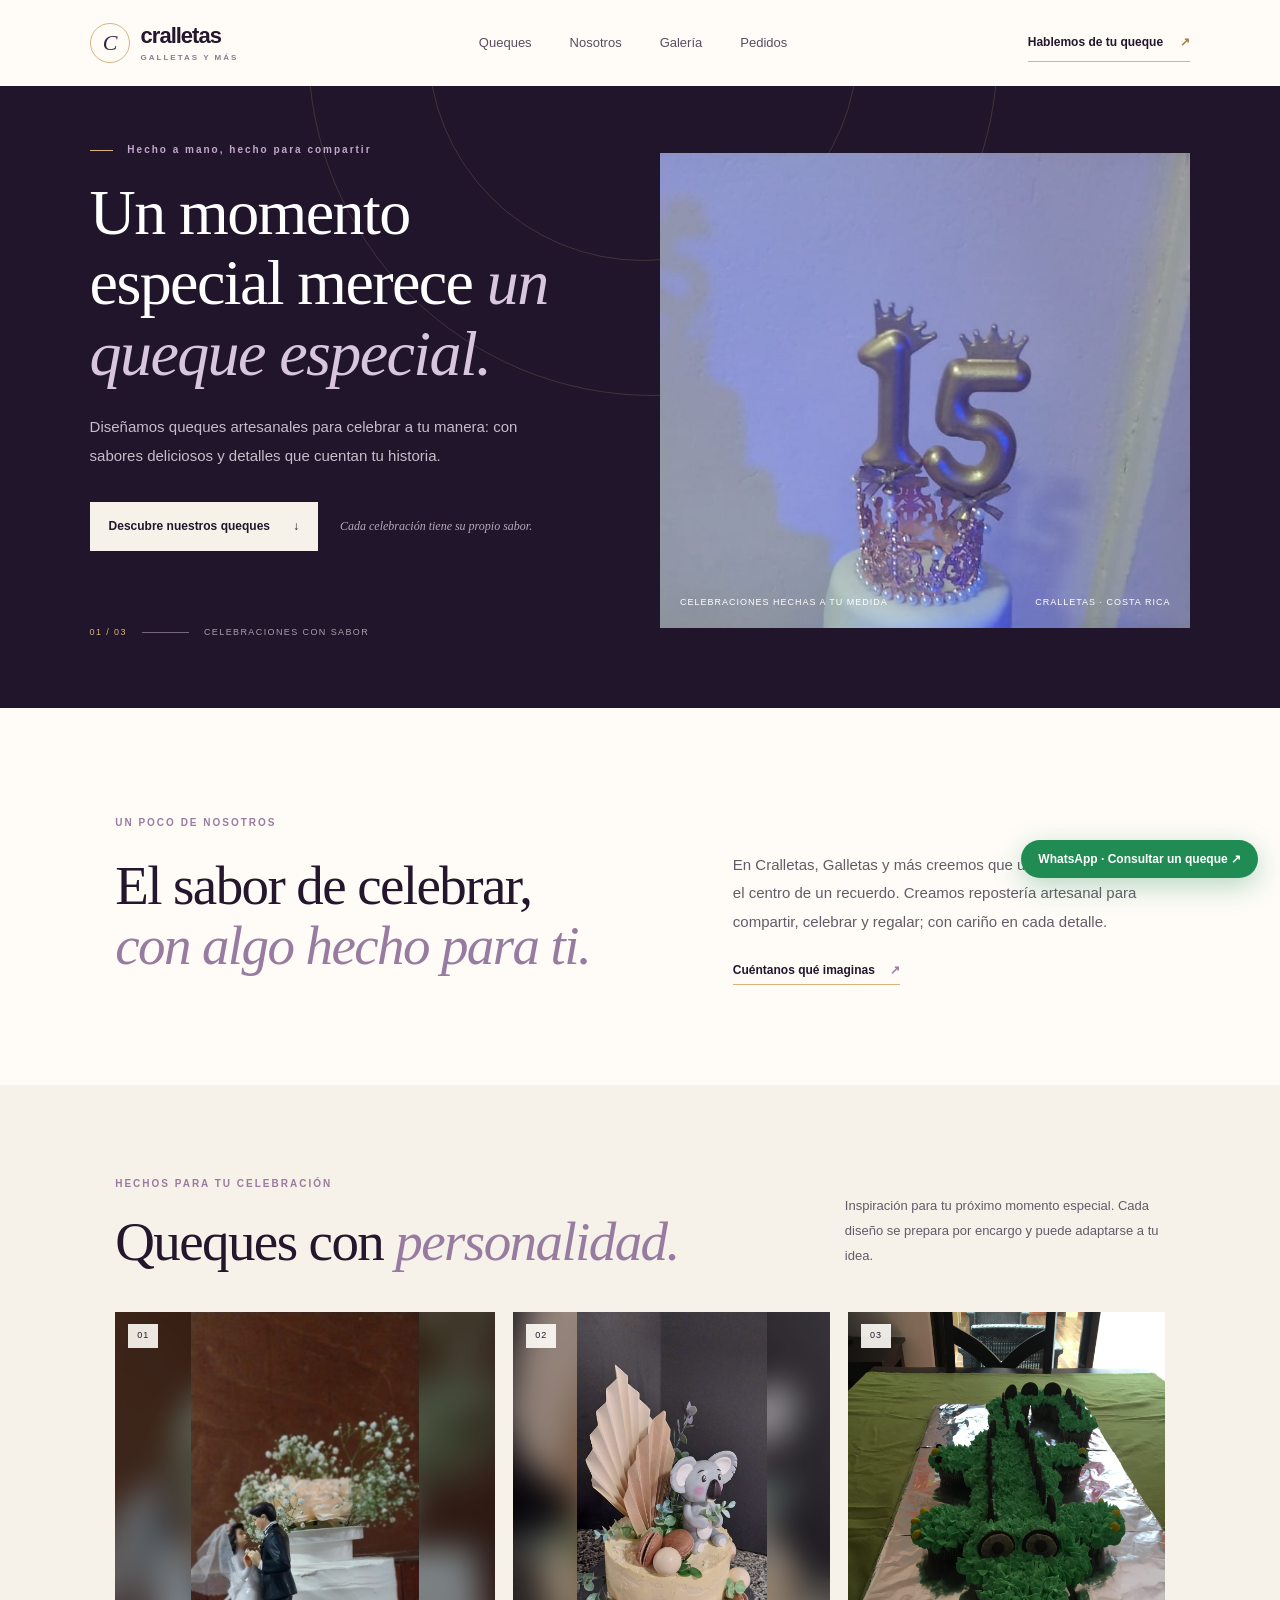
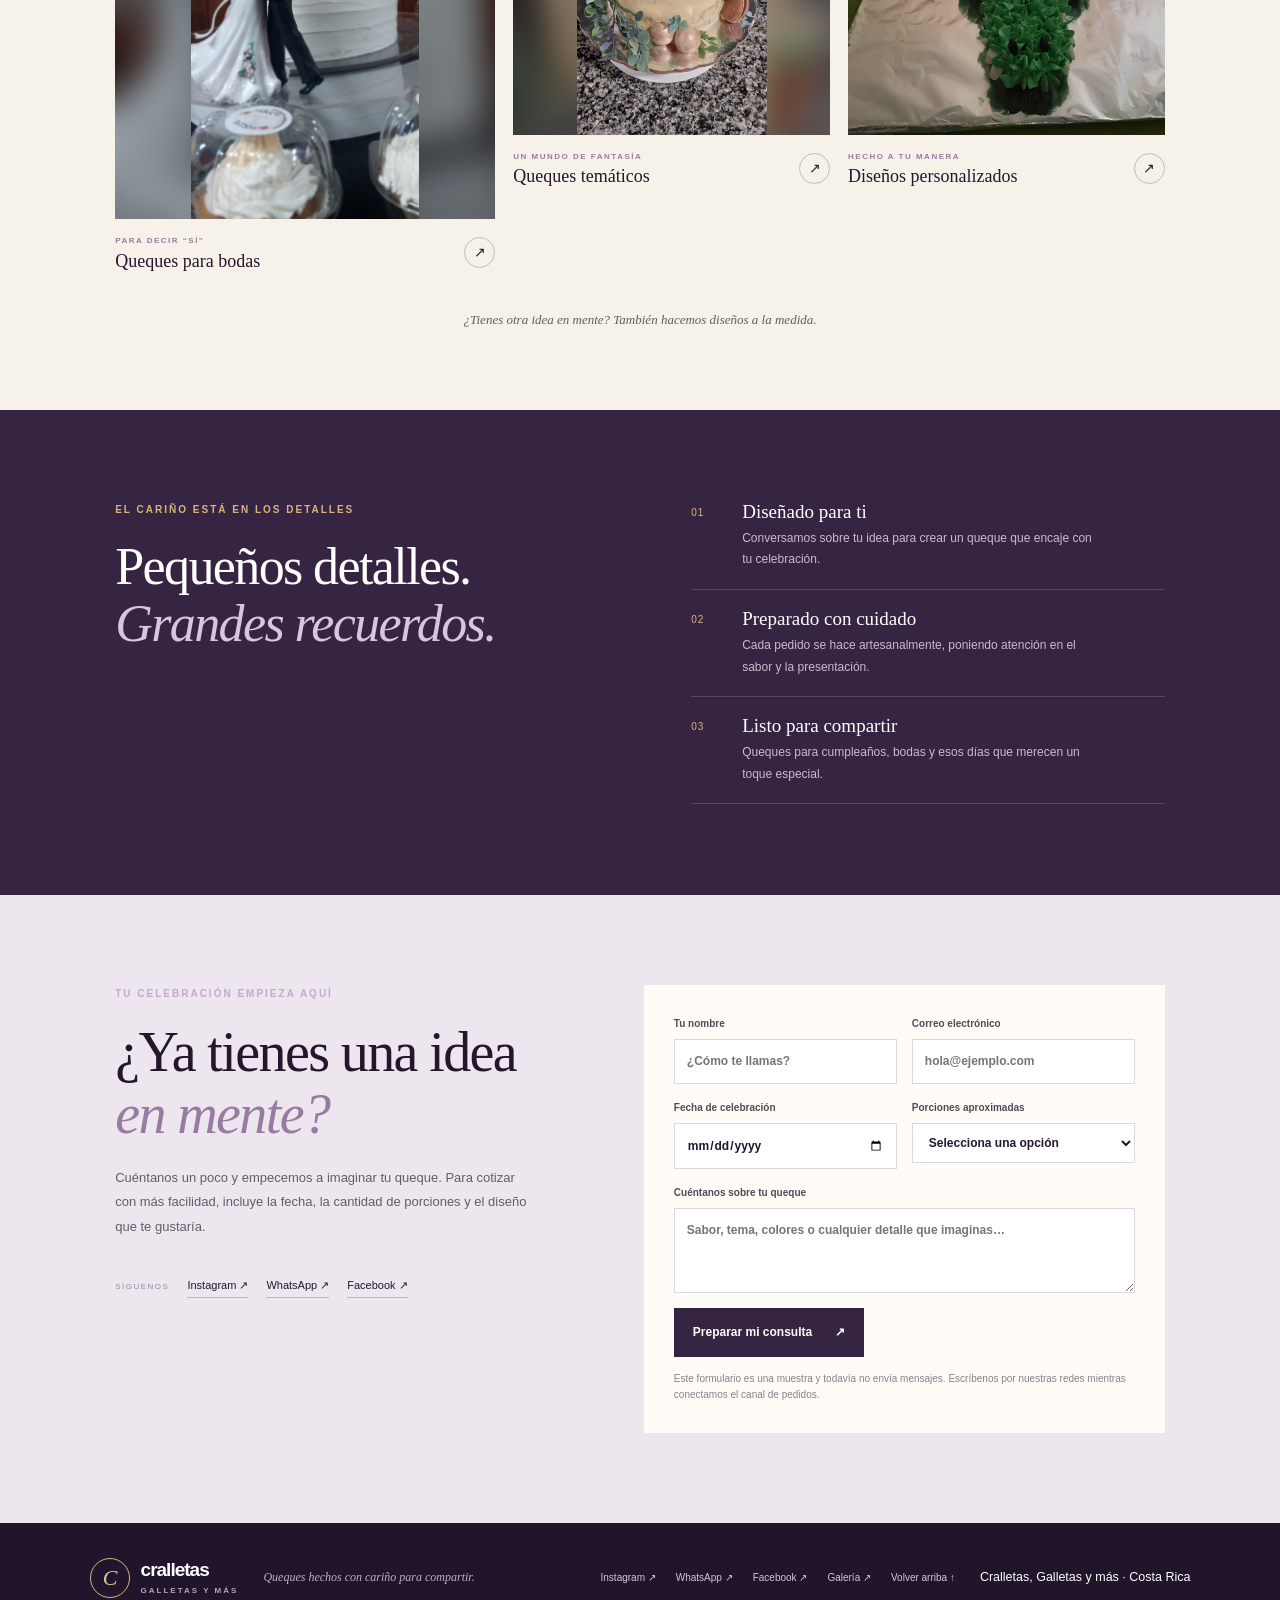
==== index.html @ acfbf1c5 "3" ====
﻿<!doctype html>
<html lang="es">
<head>
  <meta charset="utf-8">
  <meta name="viewport" content="width=device-width, initial-scale=1">
  <meta name="theme-color" content="#21152b">
  <meta name="description" content="Cralletas, Galletas y más: queques artesanales hechos por encargo para celebrar tus momentos especiales.">
  <title>Cralletas, Galletas y más | Queques hechos para celebrar</title>
  <link rel="stylesheet" href="css/cralletas.css">
</head>
<body>
  <header class="site-header">
    <a class="brand" href="#inicio" aria-label="Cralletas, Galletas y más, inicio"><span class="brand-mark">C</span><span>cralletas<small>GALLETAS Y MÁS</small></span></a>
    <nav aria-label="Navegación principal">
      <a href="#queques">Queques</a><a href="about.html">Nosotros</a><a href="galeria.html">Galería</a><a href="#pedidos">Pedidos</a>
    </nav>
    <a class="header-cta" href="#pedidos">Hablemos de tu queque <span aria-hidden="true">↗</span></a>
  </header>

  <main>
    <section class="hero" id="inicio">
      <div class="hero-copy">
        <p class="eyebrow"><span></span> Hecho a mano, hecho para compartir</p>
        <h1>Un momento especial merece <em>un queque especial.</em></h1>
        <p class="hero-intro">Diseñamos queques artesanales para celebrar a tu manera: con sabores deliciosos y detalles que cuentan tu historia.</p>
        <div class="hero-actions"><a class="button button-light" href="#queques">Descubre nuestros queques <span>↓</span></a><span class="hero-note">Cada celebración tiene su propio sabor.</span></div>
        <div class="hero-meta"><span>01 / 03</span><span class="meta-line"></span><span>CELEBRACIONES CON SABOR</span></div>
      </div>
      <div class="hero-photo" style="background-image:url('Imagenes%20MAMA/15%20a%C3%B1os%20mesa%20dulce.jpeg')"><img src="Imagenes%20MAMA/15%20a%C3%B1os%20mesa%20dulce.jpeg" alt="Mesa dulce preparada para una celebración de quince años"><div class="photo-caption"><span>Celebraciones hechas a tu medida</span><span>CRALLETAS · COSTA RICA</span></div></div>
      <span class="hero-orbit orbit-one"></span><span class="hero-orbit orbit-two"></span>
    </section>

    <section class="intro section-wrap" id="nosotros">
      <p class="eyebrow eyebrow-dark">UN POCO DE NOSOTROS</p>
      <div class="intro-grid"><h2>El sabor de celebrar,<br><em>con algo hecho para ti.</em></h2><div><p>En Cralletas, Galletas y más creemos que un queque puede ser el centro de un recuerdo. Creamos repostería artesanal para compartir, celebrar y regalar; con cariño en cada detalle.</p><a class="text-link" href="#pedidos">Cuéntanos qué imaginas <span>↗</span></a></div></div>
    </section>

    <section class="cakes" id="queques">
      <div class="section-wrap">
        <div class="section-heading"><div><p class="eyebrow eyebrow-dark">HECHOS PARA TU CELEBRACIÓN</p><h2>Queques con <em>personalidad.</em></h2></div><p>Inspiración para tu próximo momento especial. Cada diseño se prepara por encargo y puede adaptarse a tu idea.</p></div>
        <div class="cake-grid">
          <article class="cake-card cake-wide"><a href="#pedidos" aria-label="Consultar por queques para bodas" style="background-image:url('Imagenes%20MAMA/Bodas.jpeg')"><img src="Imagenes%20MAMA/Bodas.jpeg" alt="Queque decorado para una boda" loading="lazy"><span class="image-number">01</span></a><div class="cake-info"><div><p>PARA DECIR “SÍ”</p><h3>Queques para bodas</h3></div><a href="#pedidos" aria-label="Consultar queques para bodas">↗</a></div></article>
          <article class="cake-card"><a href="#pedidos" aria-label="Consultar por queques temáticos" style="background-image:url('Imagenes%20MAMA/Figuras%20fondant.jpeg')"><img src="Imagenes%20MAMA/Figuras%20fondant.jpeg" alt="Queque decorado con una figura de koala en fondant" loading="lazy"><span class="image-number">02</span></a><div class="cake-info"><div><p>UN MUNDO DE FANTASÍA</p><h3>Queques temáticos</h3></div><a href="#pedidos" aria-label="Consultar queques temáticos">↗</a></div></article>
          <article class="cake-card"><a href="#pedidos" aria-label="Consultar por queques personalizados" style="background-image:url('Cocodrilo.jpeg')"><img src="Cocodrilo.jpeg" alt="Queque personalizado con diseño de cocodrilo" loading="lazy"><span class="image-number">03</span></a><div class="cake-info"><div><p>HECHO A TU MANERA</p><h3>Diseños personalizados</h3></div><a href="#pedidos" aria-label="Consultar diseño personalizado">↗</a></div></article>
        </div>
        <p class="gallery-note">¿Tienes otra idea en mente? También hacemos diseños a la medida.</p>
      </div>
    </section>

    <section class="values section-wrap">
      <div class="values-title"><p class="eyebrow">EL CARIÑO ESTÁ EN LOS DETALLES</p><h2>Pequeños detalles.<br><em>Grandes recuerdos.</em></h2></div>
      <div class="value-list"><article><span>01</span><div><h3>Diseñado para ti</h3><p>Conversamos sobre tu idea para crear un queque que encaje con tu celebración.</p></div></article><article><span>02</span><div><h3>Preparado con cuidado</h3><p>Cada pedido se hace artesanalmente, poniendo atención en el sabor y la presentación.</p></div></article><article><span>03</span><div><h3>Listo para compartir</h3><p>Queques para cumpleaños, bodas y esos días que merecen un toque especial.</p></div></article></div>
    </section>

    <section class="order" id="pedidos"><div class="order-inner">
      <div class="order-copy"><p class="eyebrow">TU CELEBRACIÓN EMPIEZA AQUÍ</p><h2>¿Ya tienes una idea <em>en mente?</em></h2><p>Cuéntanos un poco y empecemos a imaginar tu queque. Para cotizar con más facilidad, incluye la fecha, la cantidad de porciones y el diseño que te gustaría.</p><div class="order-social"><span>SÍGUENOS</span><a href="https://www.instagram.com/cralletas/" target="_blank" rel="noopener noreferrer">Instagram ↗</a><a href="https://wa.me/50683466687?text=Hola%2C%20quiero%20consultar%20por%20un%20queque%20para%20una%20celebraci%C3%B3n." target="_blank" rel="noopener noreferrer">WhatsApp ↗</a><a href="https://www.facebook.com/people/CRalletas-y-m%C3%A1s/100055208263621/" target="_blank" rel="noopener noreferrer">Facebook ↗</a></div></div>
      <form class="order-form" id="order-form">
        <div class="form-row"><label>Tu nombre<input name="nombre" type="text" placeholder="¿Cómo te llamas?" required></label><label>Correo electrónico<input name="correo" type="email" placeholder="hola@ejemplo.com" required></label></div>
        <div class="form-row"><label>Fecha de celebración<input name="fecha" type="date"></label><label>Porciones aproximadas<select name="porciones"><option value="">Selecciona una opción</option><option>Hasta 10</option><option>11–20</option><option>21–40</option><option>Más de 40</option><option>Aún no lo sé</option></select></label></div>
        <label>Cuéntanos sobre tu queque<textarea name="idea" rows="3" placeholder="Sabor, tema, colores o cualquier detalle que imaginas…" required></textarea></label>
        <button class="button button-accent" type="submit">Preparar mi consulta <span>↗</span></button>
        <p class="form-note" id="form-note" aria-live="polite">Este formulario es una muestra y todavía no envía mensajes. Escríbenos por nuestras redes mientras conectamos el canal de pedidos.</p>
      </form>
    </div></section>
  </main>

  <footer class="site-footer"><a class="brand footer-brand" href="#inicio"><span class="brand-mark">C</span><span>cralletas<small>GALLETAS Y MÁS</small></span></a><p>Queques hechos con cariño para compartir.</p><div class="footer-links"><a href="https://www.instagram.com/cralletas/" target="_blank" rel="noopener noreferrer">Instagram ↗</a><a href="https://wa.me/50683466687?text=Hola%2C%20quiero%20consultar%20por%20un%20queque%20para%20una%20celebraci%C3%B3n." target="_blank" rel="noopener noreferrer">WhatsApp ↗</a><a href="https://www.facebook.com/people/CRalletas-y-m%C3%A1s/100055208263621/" target="_blank" rel="noopener noreferrer">Facebook ↗</a><a href="galeria.html">Galería ↗</a><a href="#inicio">Volver arriba ↑</a></div><small>Cralletas, Galletas y más · Costa Rica</small></footer>
  <script src="js/cralletas.js"></script>
<a class="whatsapp-float" href="https://wa.me/50683466687?text=Hola%2C%20quiero%20consultar%20por%20un%20queque%20para%20una%20celebraci%C3%B3n." target="_blank" rel="noopener noreferrer" aria-label="Escríbenos por WhatsApp">WhatsApp · Consultar un queque ↗</a>
</body>
</html>
---- css/cralletas.css ----
﻿:root{--ink:#24172d;--deep:#21152b;--plum:#352442;--plum-light:#4a3457;--lilac:#d8c6de;--cream:#f6f1e9;--paper:#fffcf8;--gold:#d8b47b;--body:#655b68;--line:#ded5df;--sans:Arial,sans-serif;--serif:Georgia,serif}
*{box-sizing:border-box}html{scroll-behavior:smooth;scroll-padding-top:90px}body{margin:0;background:var(--paper);color:var(--ink);font:15px/1.7 var(--sans);-webkit-font-smoothing:antialiased}a{color:inherit;text-decoration:none}img{display:block;width:100%;height:100%;object-fit:cover}button,input,textarea,select{font:inherit}.site-header{height:86px;padding:0 7vw;display:flex;align-items:center;justify-content:space-between;background:var(--paper);position:relative;z-index:2}.brand{display:flex;gap:11px;align-items:center;font-weight:700;font-size:22px;letter-spacing:-1px}.brand>span:last-child{line-height:1.2}.brand small{display:block;font-size:8px;letter-spacing:2px;font-weight:600;color:#877b8d;margin-top:4px}.brand-mark{display:grid;place-items:center;width:40px;height:40px;border:1px solid var(--gold);border-radius:50%;font:italic 22px var(--serif);color:var(--plum)}.site-header nav{display:flex;gap:38px;font-size:13px;color:#594d5e}.site-header nav a:hover,.footer-links a:hover{color:var(--gold)}.header-cta{font-size:12px;font-weight:600;border-bottom:1px solid var(--gold);padding:8px 0}.header-cta span{padding-left:14px;color:#a47e49}.hero{min-height:610px;position:relative;overflow:hidden;background:var(--deep);color:#fff;display:grid;grid-template-columns:1fr 0.93fr;align-items:center;padding:55px 7vw 68px}.hero-copy{max-width:580px;z-index:1;padding:0 6vw 0 0}.eyebrow{font-size:10px;letter-spacing:2px;font-weight:600;color:#c5a7cd;margin:0 0 20px}.eyebrow span{display:inline-block;width:23px;border-top:1px solid var(--gold);vertical-align:middle;margin-right:10px}.hero h1,.section-wrap h2,.values h2,.order h2{font:500 clamp(42px,5vw,68px)/1.1 var(--serif);letter-spacing:-1.6px;margin:0}.hero h1 em,.section-wrap h2 em,.values h2 em,.order h2 em{font-weight:500;color:#d8c6de}.hero-intro{color:#c7bdca;max-width:455px;font-size:15px;line-height:1.9;margin:24px 0 32px}.hero-actions{display:flex;align-items:center;gap:22px}.button{border:0;display:inline-flex;gap:23px;align-items:center;justify-content:space-between;padding:14px 19px;font-size:12px;font-weight:700;cursor:pointer}.button-light{background:var(--cream);color:var(--ink)}.button-light:hover{background:#fff}.hero-note{font:italic 12px var(--serif);color:#b5aab8}.hero-meta{margin-top:74px;display:flex;align-items:center;gap:15px;color:#a99eac;font-size:9px;letter-spacing:1.4px}.hero-meta>span:first-child{color:var(--gold)}.meta-line{width:47px;border-top:1px solid #75677c}.hero-photo{height:475px;position:relative;z-index:1;display:grid;place-items:center;overflow:hidden;background-size:cover;background-position:center}.hero-photo:before{content:"";position:absolute;inset:-20px;background-image:inherit;background-position:center;background-size:cover;filter:blur(20px) brightness(.5);transform:scale(1.06)}.hero-photo img{position:relative;z-index:1;width:auto;height:auto;max-width:100%;max-height:100%;object-fit:contain}.hero-photo:after{content:"";position:absolute;inset:0;background:linear-gradient(0deg,rgba(25,16,31,.55),transparent 36%)}.photo-caption{position:absolute;bottom:18px;left:20px;right:20px;z-index:1;display:flex;justify-content:space-between;gap:10px;color:white;font-size:9px;letter-spacing:1px;text-transform:uppercase}.hero-orbit{position:absolute;border:1px solid rgba(216,180,123,.18);border-radius:50%;pointer-events:none}.orbit-one{width:430px;height:430px;right:33%;top:-255px}.orbit-two{width:690px;height:690px;right:22%;top:-380px}.section-wrap{padding:96px 9vw}.intro{padding-top:106px;padding-bottom:103px}.eyebrow-dark{color:#9b7b9f}.intro-grid{display:grid;grid-template-columns:1.1fr .9fr;gap:7vw;align-items:center}.section-wrap h2{font-size:clamp(37px,4.4vw,55px)}.section-wrap h2 em{color:#987ba0}.intro-grid>div p,.section-heading>p{color:var(--body);line-height:1.9;margin:0 0 20px}.text-link{font-size:12px;font-weight:700;border-bottom:1px solid var(--gold);padding-bottom:7px}.text-link span{color:#9b7b9f;margin-left:12px}.cakes{background:var(--cream);padding:90px 0 82px}.cakes .section-wrap{padding-top:0;padding-bottom:0}.section-heading{display:flex;justify-content:space-between;align-items:end;gap:5vw;margin-bottom:40px}.section-heading>p{max-width:320px;margin:0 0 4px;font-size:13px}.section-heading h2{margin-top:7px}.cake-grid{display:grid;grid-template-columns:1.2fr 1fr 1fr;gap:18px}.cake-card>a:first-child{aspect-ratio:3/4;height:auto;display:block;position:relative;overflow:hidden;background-color:#e1d7e0;background-position:center;background-size:cover}.cake-card>a:first-child:before{content:"";position:absolute;inset:-16px;background-image:inherit;background-position:center;background-size:cover;filter:blur(15px) brightness(.72);transform:scale(1.06);z-index:0}.cake-card img{position:relative;z-index:1;object-fit:contain;transition:transform .5s}.cake-card>a:hover img{transform:scale(1.035)}.image-number{position:absolute;z-index:2;top:12px;left:13px;background:rgba(255,252,248,.9);padding:4px 9px;font-size:9px;letter-spacing:1px}.cake-info{display:flex;justify-content:space-between;align-items:center;padding:15px 0}.cake-info p{margin:0 0 3px;color:#9b7b9f;font-size:8px;letter-spacing:1.5px;font-weight:600}.cake-info h3{font:500 18px var(--serif);margin:0}.cake-info>a{width:31px;height:31px;border:1px solid #c6b8c8;border-radius:50%;display:grid;place-items:center;font-size:14px}.gallery-note{color:var(--body);font:italic 13px var(--serif);text-align:center;margin:25px 0 0}.values{background:var(--plum);color:white;display:grid;grid-template-columns:1fr 1fr;gap:8vw;padding-top:91px;padding-bottom:91px}.values .eyebrow{color:var(--gold)}.values h2{font-size:clamp(37px,4.2vw,52px)}.values h2 em{color:#d8c6de}.value-list article{display:grid;grid-template-columns:35px 1fr;gap:16px;padding:18px 0;border-bottom:1px solid rgba(255,255,255,.16)}.value-list article:first-child{padding-top:0}.value-list article>span{color:var(--gold);font-size:10px;letter-spacing:1px;padding-top:3px}.value-list h3{font:500 19px var(--serif);margin:0 0 5px}.value-list p{color:#c8bdcb;font-size:12px;line-height:1.8;margin:0;max-width:360px}.order{background:#eee6ef;padding:90px 9vw}.order-inner{display:grid;grid-template-columns:.9fr 1.1fr;gap:8vw;max-width:1120px;margin:auto}.order h2{font-size:clamp(38px,4.6vw,56px)}.order-copy>p:not(.eyebrow){color:var(--body);line-height:1.9;max-width:420px;font-size:13px;margin:20px 0}.order h2 em{color:#987ba0}.order-social{display:flex;align-items:center;gap:18px;margin-top:36px;font-size:11px}.order-social span{font-size:8px;color:#948797;letter-spacing:1.5px}.order-social a{border-bottom:1px solid #c5b4c8;padding-bottom:3px}.order-form{background:var(--paper);padding:30px}.form-row{display:grid;grid-template-columns:1fr 1fr;gap:15px}.order-form label{display:block;color:#534858;font-size:10px;font-weight:600;margin-bottom:15px}.order-form input,.order-form textarea,.order-form select{display:block;width:100%;margin-top:7px;border:1px solid var(--line);background:#fff;padding:11px 12px;color:var(--ink);font-size:12px;border-radius:0;outline:none}.order-form input:focus,.order-form textarea:focus,.order-form select:focus{border-color:#987ba0}.order-form textarea{resize:vertical}.button-accent{background:var(--plum);color:#fff}.button-accent:hover{background:var(--deep)}.form-note{font-size:10px;line-height:1.6;color:#897f8b;margin:14px 0 0}.site-footer{background:var(--deep);color:#fff;padding:35px 7vw;display:flex;align-items:center;gap:25px;flex-wrap:wrap}.footer-brand{color:#fff;font-size:19px}.footer-brand small{color:#b3a6b6}.footer-brand .brand-mark{color:#dfc593}.site-footer>p{font:italic 12px var(--serif);color:#bdb1c1;margin:0 auto 0 0}.footer-links{display:flex;gap:20px;font-size:10px;color:#d3c8d5}
@media(max-width:850px){.site-header{padding:0 5vw}.site-header nav{gap:18px}.header-cta{display:none}.hero{padding:48px 6vw;grid-template-columns:1fr .85fr;min-height:550px}.hero-copy{padding-right:25px}.hero-photo{height:410px}.hero-note{display:none}.section-wrap{padding-left:7vw;padding-right:7vw}.cake-grid{grid-template-columns:1fr 1fr}.cake-wide{grid-column:span 2}.cake-wide>a:first-child{height:auto;aspect-ratio:3/4}.cake-card>a:first-child{height:auto;aspect-ratio:3/4}.order{padding-left:7vw;padding-right:7vw}.order-inner{gap:4vw}}
@media(max-width:600px){.site-header{height:72px;padding:0 5vw}.brand{font-size:19px}.brand-mark{width:35px;height:35px}.site-header nav{gap:13px;font-size:11px}.site-header nav a:nth-child(2){display:none}.hero{display:flex;flex-direction:column;align-items:stretch;padding:55px 7vw 30px}.hero-copy{padding:0}.hero h1{font-size:47px}.hero-intro{font-size:13px;margin:18px 0 24px}.hero-meta{margin:32px 0 22px}.hero-photo{height:340px}.photo-caption{font-size:8px}.intro{padding-top:72px;padding-bottom:72px}.intro-grid,.values,.order-inner{grid-template-columns:1fr;gap:26px}.intro-grid{margin-top:22px}.intro-grid h2{font-size:40px}.cakes{padding:70px 0}.section-heading{display:block;margin-bottom:25px}.section-heading>p{margin-top:15px}.cake-grid{grid-template-columns:1fr;gap:10px}.cake-wide{grid-column:auto}.cake-wide>a:first-child,.cake-card>a:first-child{aspect-ratio:3/4;height:auto}.values{padding-top:70px;padding-bottom:70px}.order{padding:70px 6vw}.order-form{padding:21px}.form-row{grid-template-columns:1fr;gap:0}.site-footer{padding:30px 6vw;gap:16px}.site-footer>p{flex-basis:100%;order:2}.footer-links{order:3;flex-wrap:wrap;gap:14px}}
@media(prefers-reduced-motion:reduce){html{scroll-behavior:auto}*,*:before,*:after{transition:none!important}}







.whatsapp-float{position:fixed;right:22px;bottom:22px;z-index:20;display:inline-flex;align-items:center;gap:10px;background:#208c53;color:#fff!important;padding:12px 17px;border-radius:999px;box-shadow:0 8px 28px rgba(32,140,83,.32);font:600 12px var(--sans);transition:transform .2s,background .2s}.whatsapp-float:hover{background:#176e40;transform:translateY(-2px)}.whatsapp-float:focus-visible{outline:3px solid #d8b47b;outline-offset:3px}@media(max-width:600px){.whatsapp-float{right:14px;bottom:14px;padding:12px 15px;font-size:11px}}
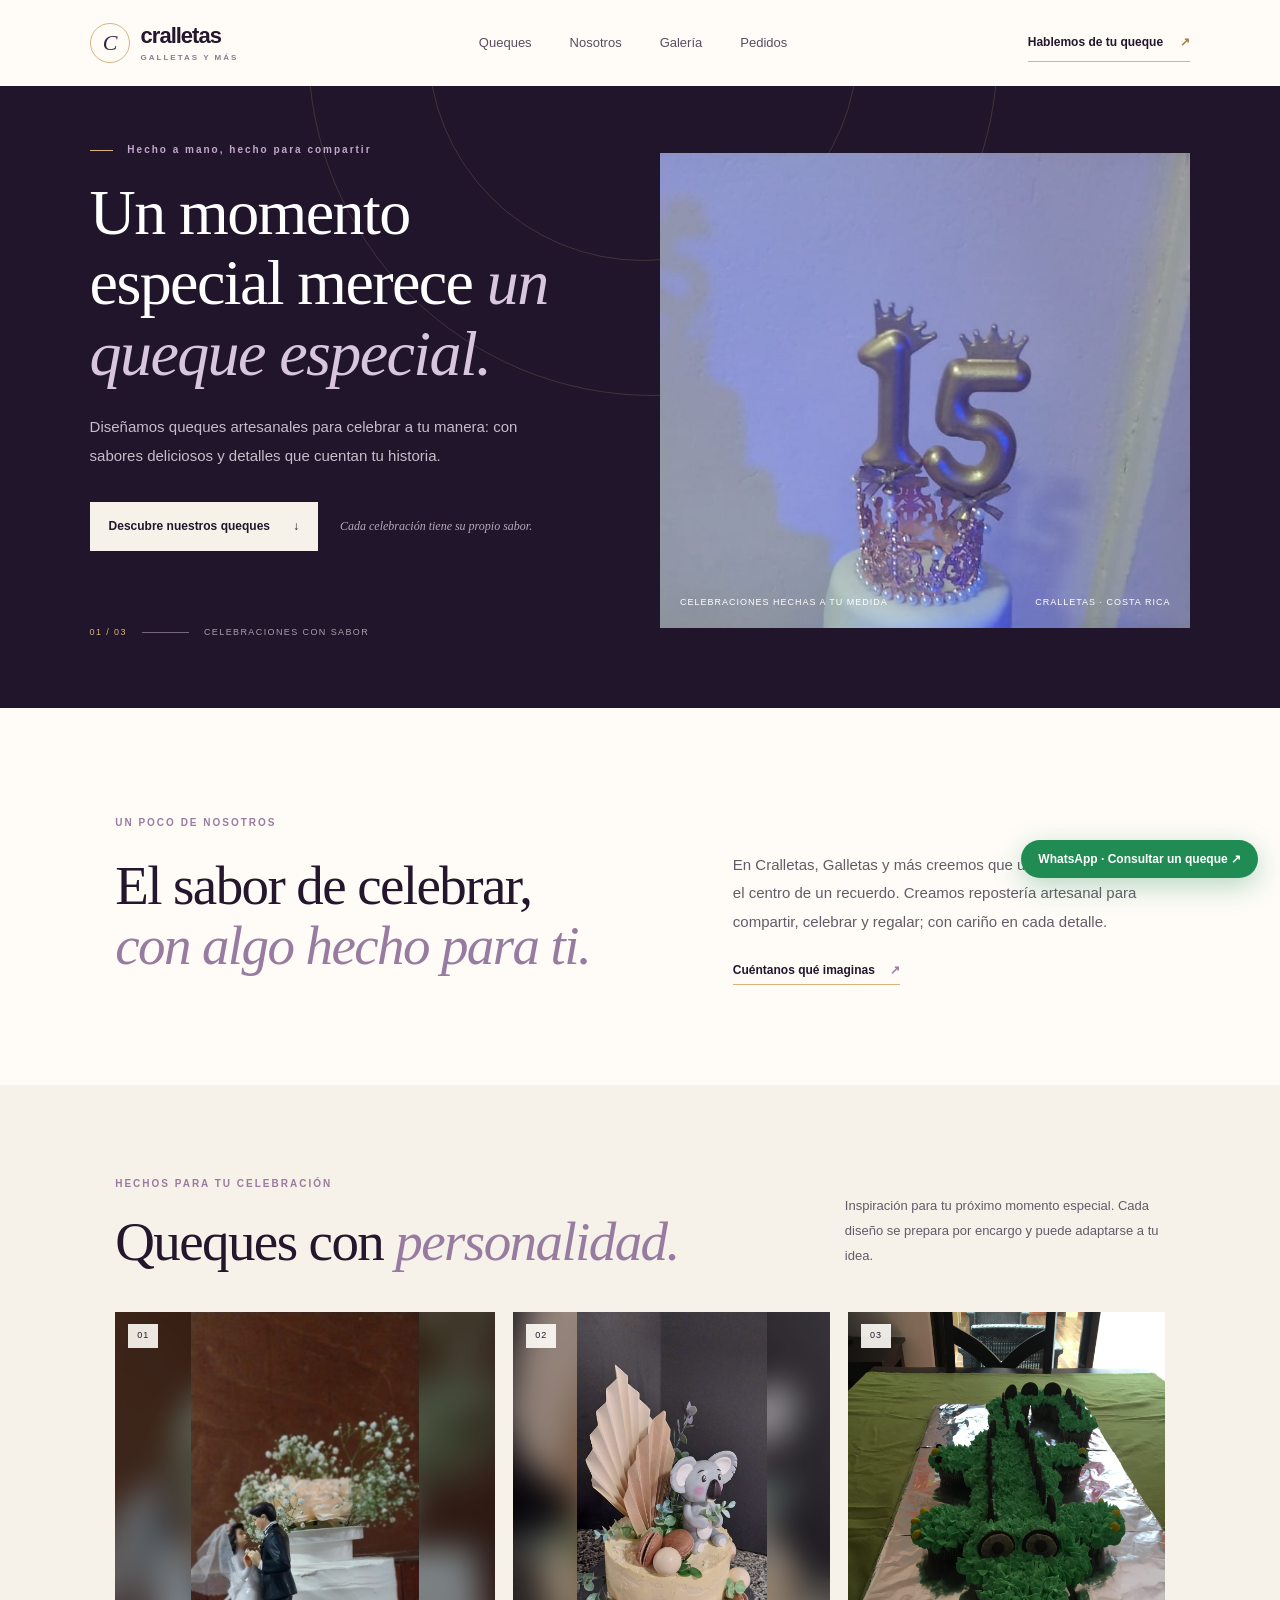
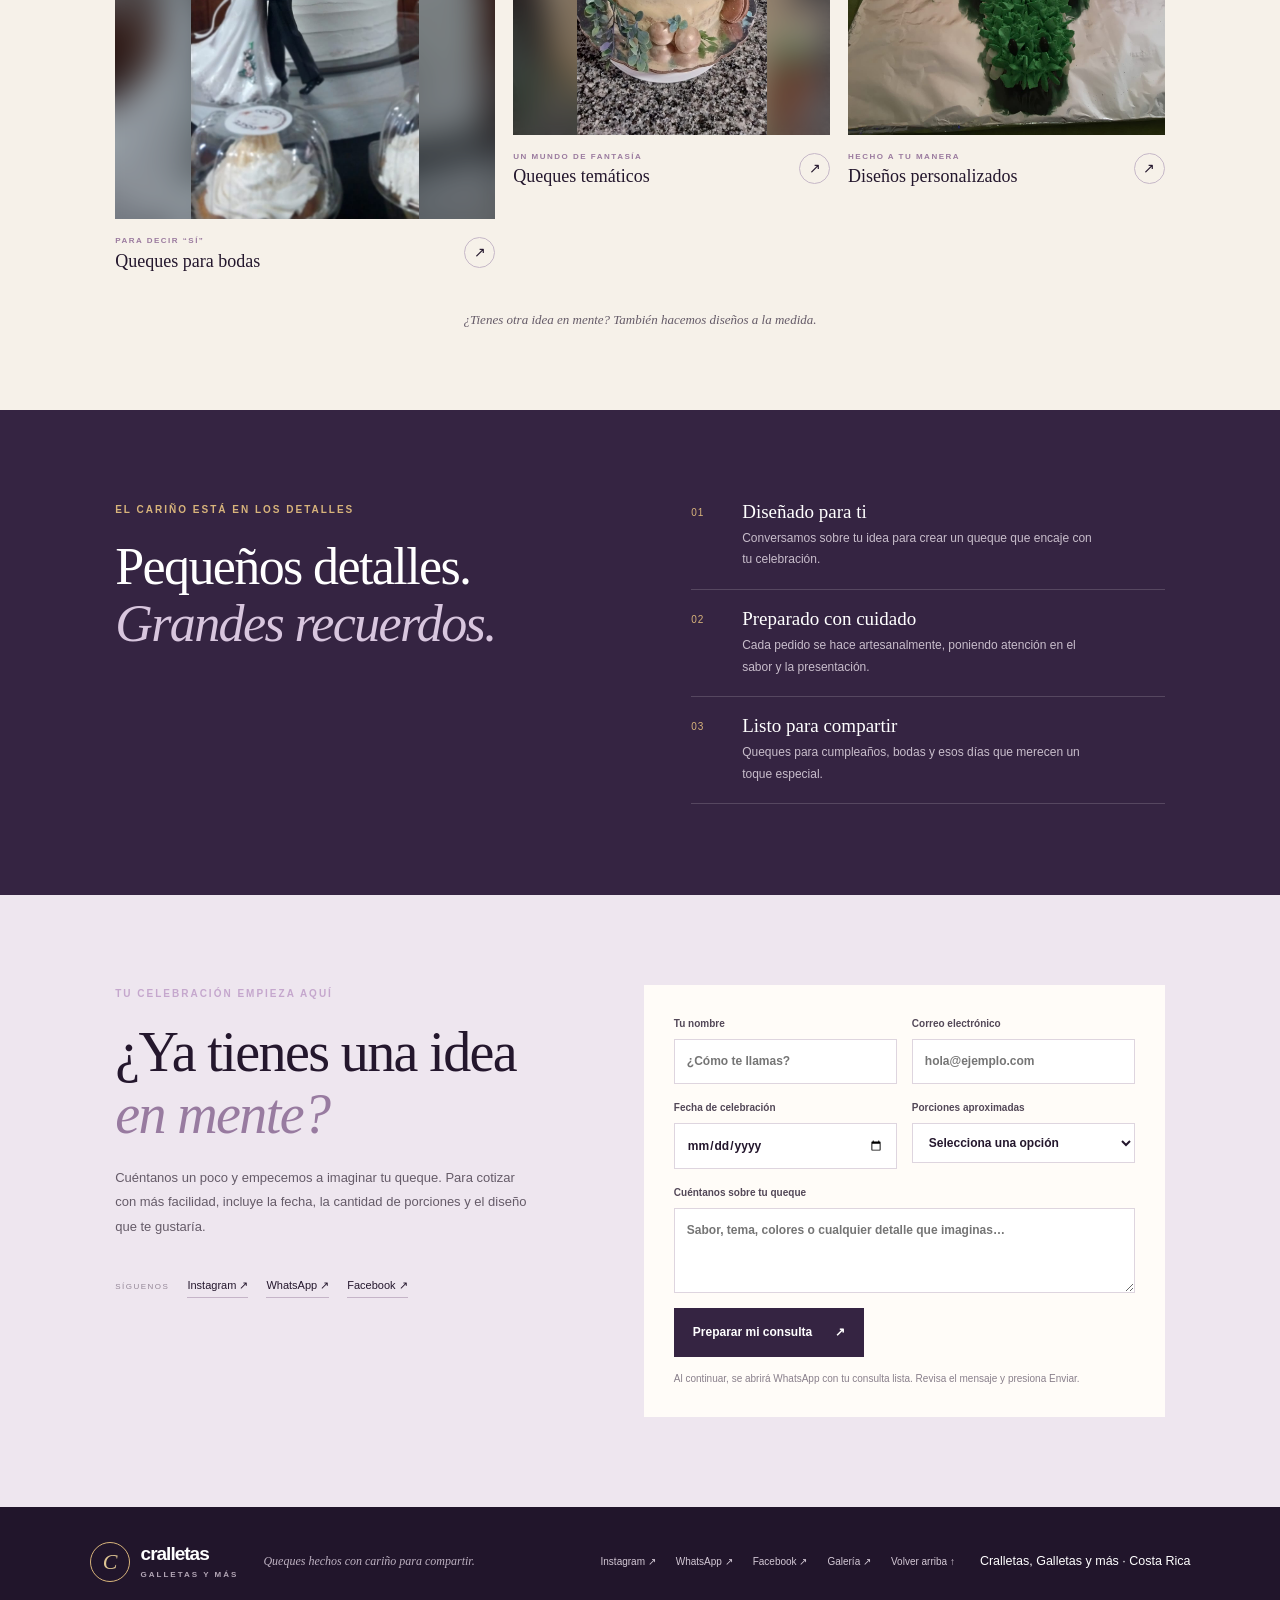
==== commit 05001d58: "Imagenes, whatsapp form" ====
--- a/index.html
+++ b/index.html
@@ -41,7 +41,7 @@
         <div class="cake-grid">
           <article class="cake-card cake-wide"><a href="#pedidos" aria-label="Consultar por queques para bodas" style="background-image:url('Imagenes%20MAMA/Bodas.jpeg')"><img src="Imagenes%20MAMA/Bodas.jpeg" alt="Queque decorado para una boda" loading="lazy"><span class="image-number">01</span></a><div class="cake-info"><div><p>PARA DECIR “SÍ”</p><h3>Queques para bodas</h3></div><a href="#pedidos" aria-label="Consultar queques para bodas">↗</a></div></article>
           <article class="cake-card"><a href="#pedidos" aria-label="Consultar por queques temáticos" style="background-image:url('Imagenes%20MAMA/Figuras%20fondant.jpeg')"><img src="Imagenes%20MAMA/Figuras%20fondant.jpeg" alt="Queque decorado con una figura de koala en fondant" loading="lazy"><span class="image-number">02</span></a><div class="cake-info"><div><p>UN MUNDO DE FANTASÍA</p><h3>Queques temáticos</h3></div><a href="#pedidos" aria-label="Consultar queques temáticos">↗</a></div></article>
-          <article class="cake-card"><a href="#pedidos" aria-label="Consultar por queques personalizados" style="background-image:url('Cocodrilo.jpeg')"><img src="Cocodrilo.jpeg" alt="Queque personalizado con diseño de cocodrilo" loading="lazy"><span class="image-number">03</span></a><div class="cake-info"><div><p>HECHO A TU MANERA</p><h3>Diseños personalizados</h3></div><a href="#pedidos" aria-label="Consultar diseño personalizado">↗</a></div></article>
+          <article class="cake-card"><a href="#pedidos" aria-label="Consultar por queques personalizados" style="background-image:url('Imagenes%20MAMA/Cocodrilo.jpeg')"><img src="Imagenes%20MAMA/Cocodrilo.jpeg" alt="Queque personalizado con diseño de cocodrilo" loading="lazy"><span class="image-number">03</span></a><div class="cake-info"><div><p>HECHO A TU MANERA</p><h3>Diseños personalizados</h3></div><a href="#pedidos" aria-label="Consultar diseño personalizado">↗</a></div></article>
         </div>
         <p class="gallery-note">¿Tienes otra idea en mente? También hacemos diseños a la medida.</p>
       </div>
@@ -59,7 +59,7 @@
         <div class="form-row"><label>Fecha de celebración<input name="fecha" type="date"></label><label>Porciones aproximadas<select name="porciones"><option value="">Selecciona una opción</option><option>Hasta 10</option><option>11–20</option><option>21–40</option><option>Más de 40</option><option>Aún no lo sé</option></select></label></div>
         <label>Cuéntanos sobre tu queque<textarea name="idea" rows="3" placeholder="Sabor, tema, colores o cualquier detalle que imaginas…" required></textarea></label>
         <button class="button button-accent" type="submit">Preparar mi consulta <span>↗</span></button>
-        <p class="form-note" id="form-note" aria-live="polite">Este formulario es una muestra y todavía no envía mensajes. Escríbenos por nuestras redes mientras conectamos el canal de pedidos.</p>
+        <p class="form-note" id="form-note" aria-live="polite">Al continuar, se abrirá WhatsApp con tu consulta lista. Revisa el mensaje y presiona Enviar.</p>
       </form>
     </div></section>
   </main>
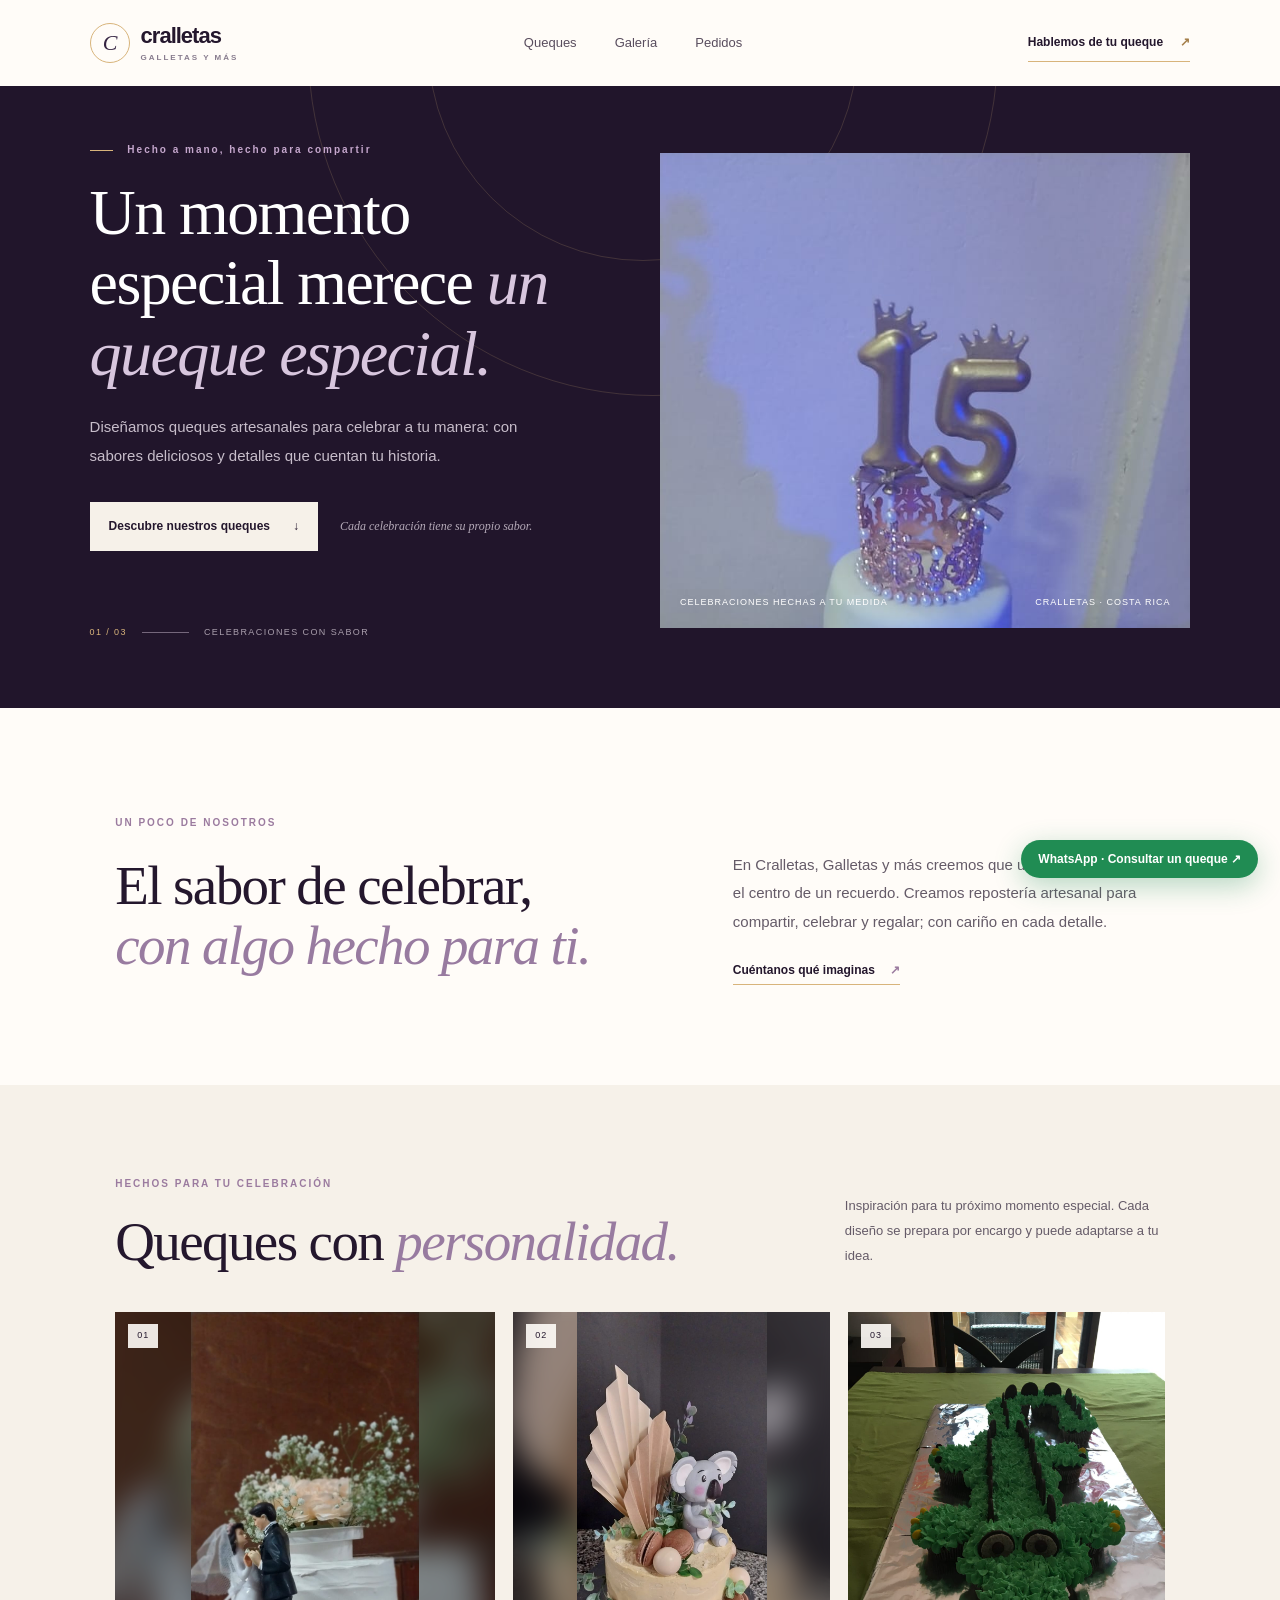
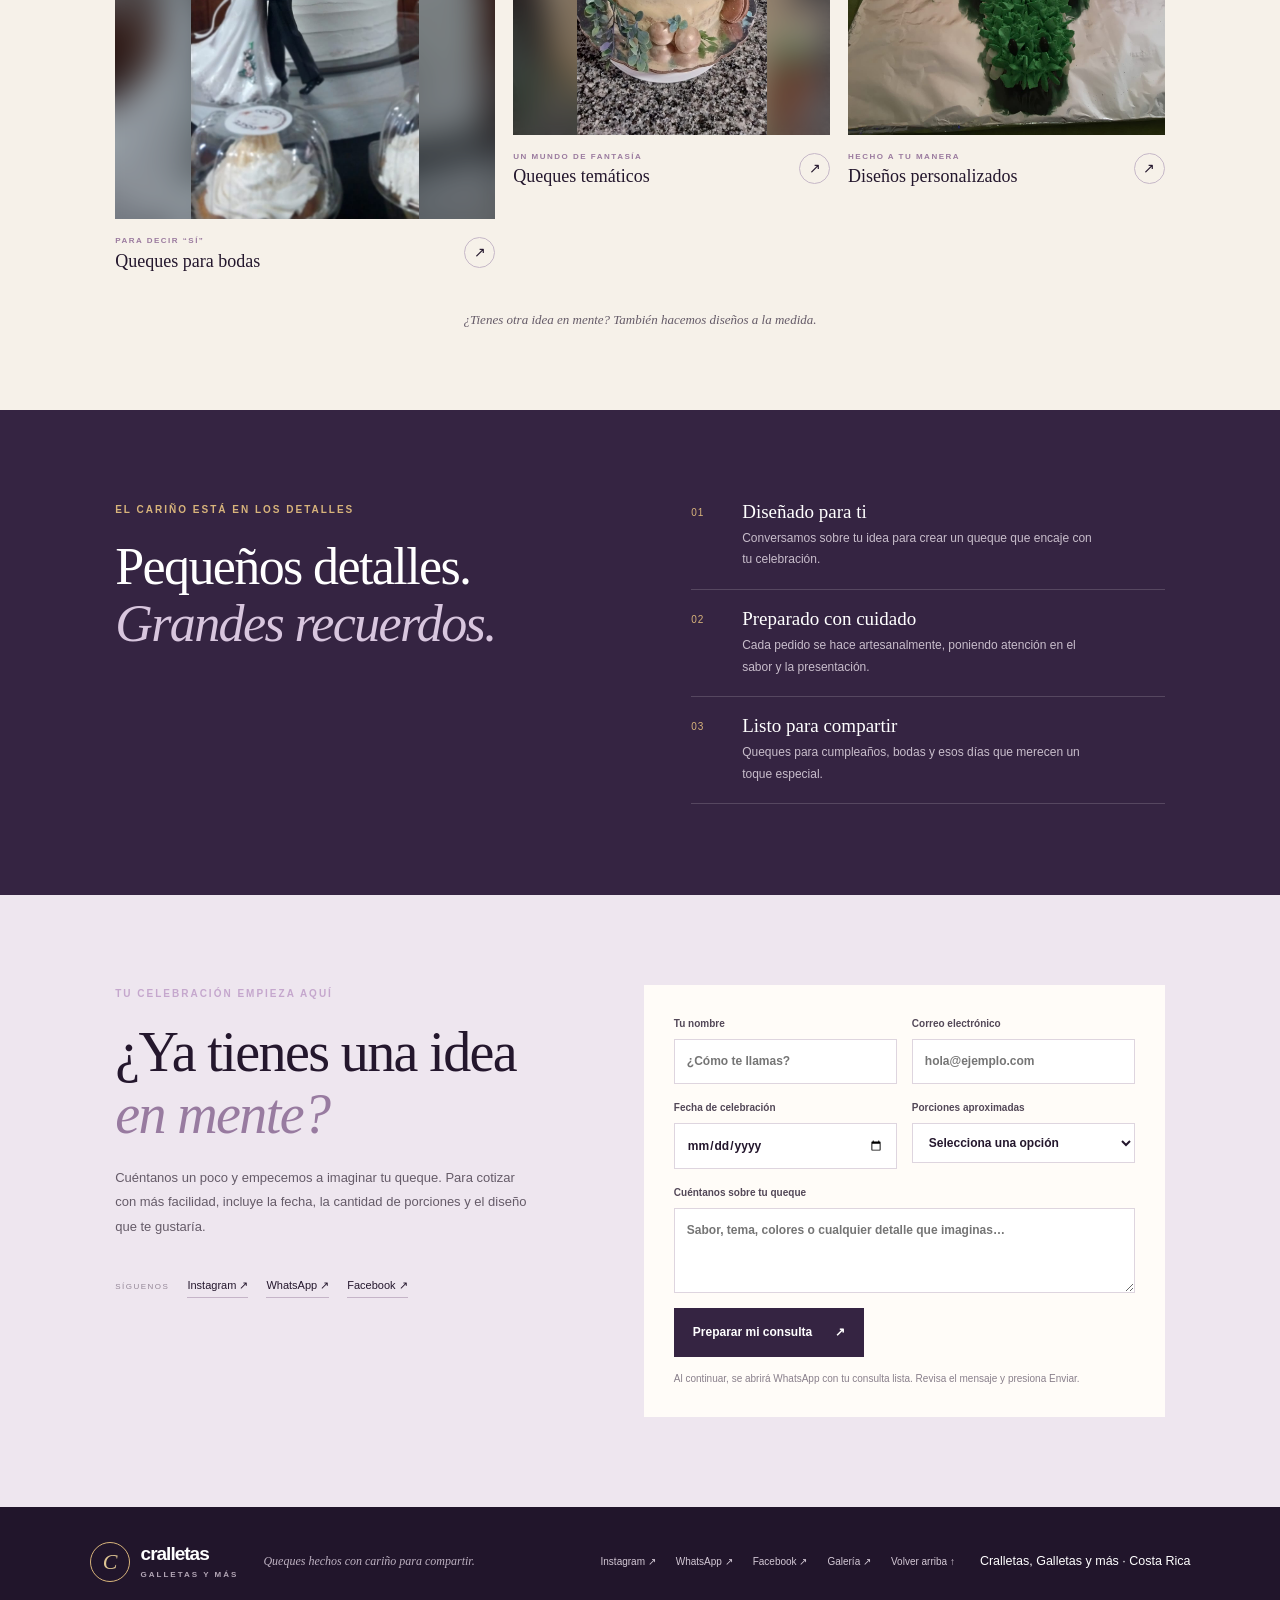
==== commit bb2cd61b: "Nuevo cambio" ====
--- a/index.html
+++ b/index.html
@@ -12,7 +12,7 @@
   <header class="site-header">
     <a class="brand" href="#inicio" aria-label="Cralletas, Galletas y más, inicio"><span class="brand-mark">C</span><span>cralletas<small>GALLETAS Y MÁS</small></span></a>
     <nav aria-label="Navegación principal">
-      <a href="#queques">Queques</a><a href="about.html">Nosotros</a><a href="galeria.html">Galería</a><a href="#pedidos">Pedidos</a>
+      <a href="#queques">Queques</a><a href="galeria.html">Galería</a><a href="#pedidos">Pedidos</a>
     </nav>
     <a class="header-cta" href="#pedidos">Hablemos de tu queque <span aria-hidden="true">↗</span></a>
   </header>
@@ -65,7 +65,7 @@
   </main>
 
   <footer class="site-footer"><a class="brand footer-brand" href="#inicio"><span class="brand-mark">C</span><span>cralletas<small>GALLETAS Y MÁS</small></span></a><p>Queques hechos con cariño para compartir.</p><div class="footer-links"><a href="https://www.instagram.com/cralletas/" target="_blank" rel="noopener noreferrer">Instagram ↗</a><a href="https://wa.me/50683466687?text=Hola%2C%20quiero%20consultar%20por%20un%20queque%20para%20una%20celebraci%C3%B3n." target="_blank" rel="noopener noreferrer">WhatsApp ↗</a><a href="https://www.facebook.com/people/CRalletas-y-m%C3%A1s/100055208263621/" target="_blank" rel="noopener noreferrer">Facebook ↗</a><a href="galeria.html">Galería ↗</a><a href="#inicio">Volver arriba ↑</a></div><small>Cralletas, Galletas y más · Costa Rica</small></footer>
-  <script src="js/cralletas.js"></script>
+  <script src="js/cralletas.js?v=20260928-2"></script>
 <a class="whatsapp-float" href="https://wa.me/50683466687?text=Hola%2C%20quiero%20consultar%20por%20un%20queque%20para%20una%20celebraci%C3%B3n." target="_blank" rel="noopener noreferrer" aria-label="Escríbenos por WhatsApp">WhatsApp · Consultar un queque ↗</a>
 </body>
 </html>
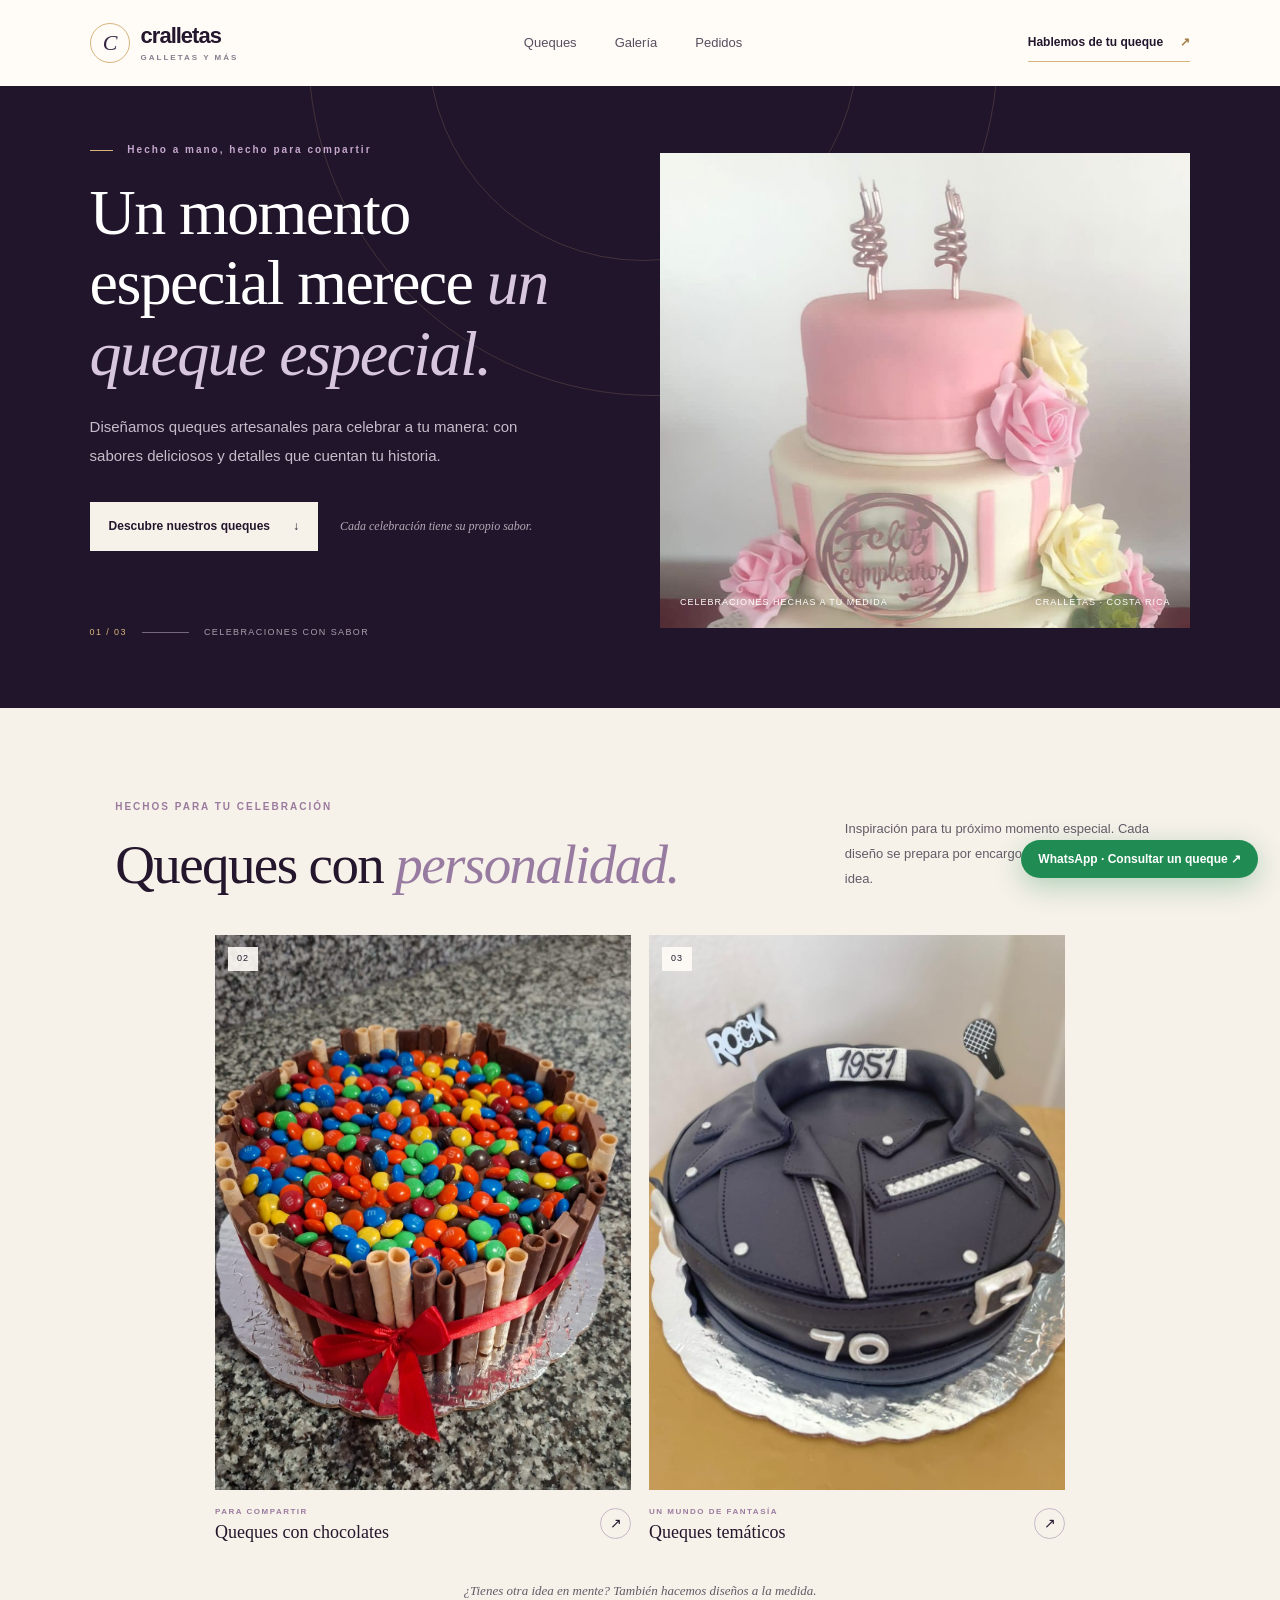
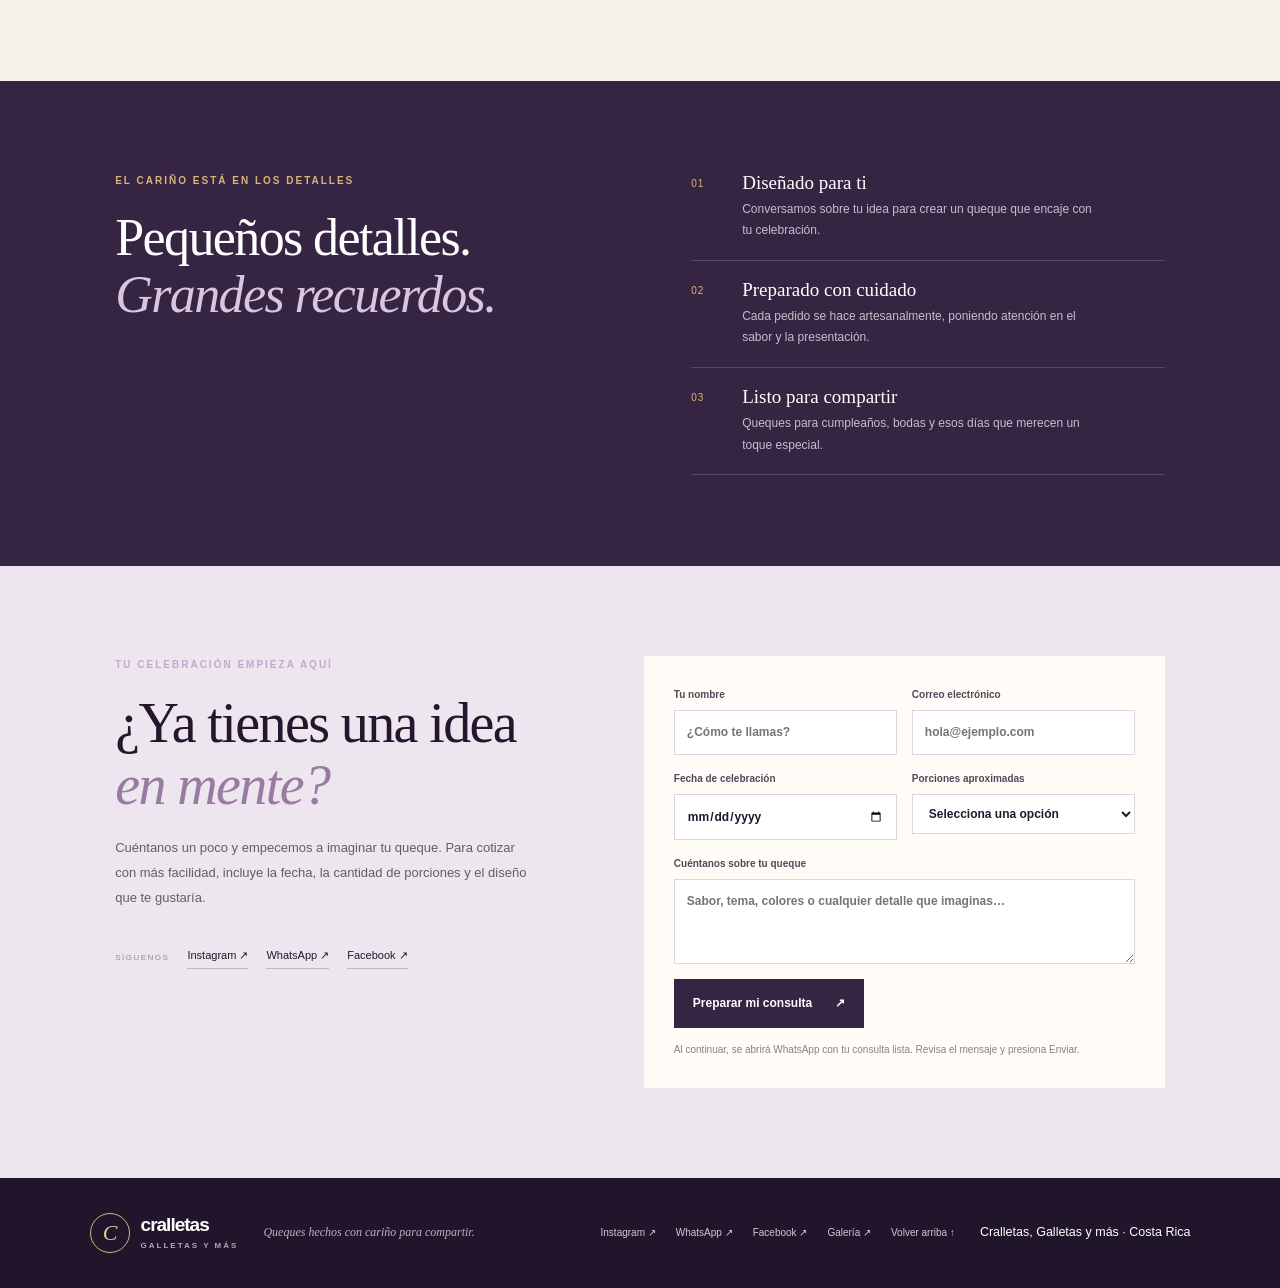
==== commit 8cee798e: "new version" ====
--- a/index.html
+++ b/index.html
@@ -6,7 +6,7 @@
   <meta name="theme-color" content="#21152b">
   <meta name="description" content="Cralletas, Galletas y más: queques artesanales hechos por encargo para celebrar tus momentos especiales.">
   <title>Cralletas, Galletas y más | Queques hechos para celebrar</title>
-  <link rel="stylesheet" href="css/cralletas.css">
+  <link rel="stylesheet" href="css/cralletas.css?v=20260930-3">
 </head>
 <body>
   <header class="site-header">
@@ -26,22 +26,16 @@
         <div class="hero-actions"><a class="button button-light" href="#queques">Descubre nuestros queques <span>↓</span></a><span class="hero-note">Cada celebración tiene su propio sabor.</span></div>
         <div class="hero-meta"><span>01 / 03</span><span class="meta-line"></span><span>CELEBRACIONES CON SABOR</span></div>
       </div>
-      <div class="hero-photo" style="background-image:url('Imagenes%20MAMA/15%20a%C3%B1os%20mesa%20dulce.jpeg')"><img src="Imagenes%20MAMA/15%20a%C3%B1os%20mesa%20dulce.jpeg" alt="Mesa dulce preparada para una celebración de quince años"><div class="photo-caption"><span>Celebraciones hechas a tu medida</span><span>CRALLETAS · COSTA RICA</span></div></div>
+      <div class="hero-photo"><img src="Imagenes%20MAMA/Foto%201.jpeg" alt="Queque rosa de dos niveles decorado con flores para un cumpleaños"><div class="photo-caption"><span>Celebraciones hechas a tu medida</span><span>CRALLETAS · COSTA RICA</span></div></div>
       <span class="hero-orbit orbit-one"></span><span class="hero-orbit orbit-two"></span>
-    </section>
-
-    <section class="intro section-wrap" id="nosotros">
-      <p class="eyebrow eyebrow-dark">UN POCO DE NOSOTROS</p>
-      <div class="intro-grid"><h2>El sabor de celebrar,<br><em>con algo hecho para ti.</em></h2><div><p>En Cralletas, Galletas y más creemos que un queque puede ser el centro de un recuerdo. Creamos repostería artesanal para compartir, celebrar y regalar; con cariño en cada detalle.</p><a class="text-link" href="#pedidos">Cuéntanos qué imaginas <span>↗</span></a></div></div>
     </section>
 
     <section class="cakes" id="queques">
       <div class="section-wrap">
         <div class="section-heading"><div><p class="eyebrow eyebrow-dark">HECHOS PARA TU CELEBRACIÓN</p><h2>Queques con <em>personalidad.</em></h2></div><p>Inspiración para tu próximo momento especial. Cada diseño se prepara por encargo y puede adaptarse a tu idea.</p></div>
-        <div class="cake-grid">
-          <article class="cake-card cake-wide"><a href="#pedidos" aria-label="Consultar por queques para bodas" style="background-image:url('Imagenes%20MAMA/Bodas.jpeg')"><img src="Imagenes%20MAMA/Bodas.jpeg" alt="Queque decorado para una boda" loading="lazy"><span class="image-number">01</span></a><div class="cake-info"><div><p>PARA DECIR “SÍ”</p><h3>Queques para bodas</h3></div><a href="#pedidos" aria-label="Consultar queques para bodas">↗</a></div></article>
-          <article class="cake-card"><a href="#pedidos" aria-label="Consultar por queques temáticos" style="background-image:url('Imagenes%20MAMA/Figuras%20fondant.jpeg')"><img src="Imagenes%20MAMA/Figuras%20fondant.jpeg" alt="Queque decorado con una figura de koala en fondant" loading="lazy"><span class="image-number">02</span></a><div class="cake-info"><div><p>UN MUNDO DE FANTASÍA</p><h3>Queques temáticos</h3></div><a href="#pedidos" aria-label="Consultar queques temáticos">↗</a></div></article>
-          <article class="cake-card"><a href="#pedidos" aria-label="Consultar por queques personalizados" style="background-image:url('Imagenes%20MAMA/Cocodrilo.jpeg')"><img src="Imagenes%20MAMA/Cocodrilo.jpeg" alt="Queque personalizado con diseño de cocodrilo" loading="lazy"><span class="image-number">03</span></a><div class="cake-info"><div><p>HECHO A TU MANERA</p><h3>Diseños personalizados</h3></div><a href="#pedidos" aria-label="Consultar diseño personalizado">↗</a></div></article>
+        <div class="cake-grid cake-grid-featured">
+          <article class="cake-card"><a href="#pedidos" aria-label="Consultar por queques decorados con chocolates"><img src="Imagenes%20MAMA/foto%202.jpeg" alt="Queque cubierto de chocolates de colores y barquillos" loading="lazy"><span class="image-number">02</span></a><div class="cake-info"><div><p>PARA COMPARTIR</p><h3>Queques con chocolates</h3></div><a href="#pedidos" aria-label="Consultar queques con chocolates">↗</a></div></article>
+          <article class="cake-card"><a href="#pedidos" aria-label="Consultar por queques temáticos"><img src="Imagenes%20MAMA/Foto%203.jpeg" alt="Queque temático de rock decorado como una chaqueta" loading="lazy"><span class="image-number">03</span></a><div class="cake-info"><div><p>UN MUNDO DE FANTASÍA</p><h3>Queques temáticos</h3></div><a href="#pedidos" aria-label="Consultar queques temáticos">↗</a></div></article>
         </div>
         <p class="gallery-note">¿Tienes otra idea en mente? También hacemos diseños a la medida.</p>
       </div>
@@ -65,7 +59,7 @@
   </main>
 
   <footer class="site-footer"><a class="brand footer-brand" href="#inicio"><span class="brand-mark">C</span><span>cralletas<small>GALLETAS Y MÁS</small></span></a><p>Queques hechos con cariño para compartir.</p><div class="footer-links"><a href="https://www.instagram.com/cralletas/" target="_blank" rel="noopener noreferrer">Instagram ↗</a><a href="https://wa.me/50683466687?text=Hola%2C%20quiero%20consultar%20por%20un%20queque%20para%20una%20celebraci%C3%B3n." target="_blank" rel="noopener noreferrer">WhatsApp ↗</a><a href="https://www.facebook.com/people/CRalletas-y-m%C3%A1s/100055208263621/" target="_blank" rel="noopener noreferrer">Facebook ↗</a><a href="galeria.html">Galería ↗</a><a href="#inicio">Volver arriba ↑</a></div><small>Cralletas, Galletas y más · Costa Rica</small></footer>
-  <script src="js/cralletas.js?v=20260928-2"></script>
+  <script src="js/cralletas.js?v=20260930-3"></script>
 <a class="whatsapp-float" href="https://wa.me/50683466687?text=Hola%2C%20quiero%20consultar%20por%20un%20queque%20para%20una%20celebraci%C3%B3n." target="_blank" rel="noopener noreferrer" aria-label="Escríbenos por WhatsApp">WhatsApp · Consultar un queque ↗</a>
 </body>
 </html>
--- a/css/cralletas.css
+++ b/css/cralletas.css
@@ -11,3 +11,19 @@
 
 
 .whatsapp-float{position:fixed;right:22px;bottom:22px;z-index:20;display:inline-flex;align-items:center;gap:10px;background:#208c53;color:#fff!important;padding:12px 17px;border-radius:999px;box-shadow:0 8px 28px rgba(32,140,83,.32);font:600 12px var(--sans);transition:transform .2s,background .2s}.whatsapp-float:hover{background:#176e40;transform:translateY(-2px)}.whatsapp-float:focus-visible{outline:3px solid #d8b47b;outline-offset:3px}@media(max-width:600px){.whatsapp-float{right:14px;bottom:14px;padding:12px 15px;font-size:11px}}
+
+/* Imágenes mostradas completas, sin fondos ampliados ni recortes */
+.hero-photo{background-image:none!important;background-color:var(--deep)}
+.hero-photo:before,.cake-card>a:first-child:before,.gallery-frame:before{display:none}
+.cake-card>a:first-child{background-image:none!important;background-color:#e9e2e9}
+.cake-card>a:hover img{transform:none}
+
+@media(max-width:600px){
+  .site-header{gap:8px}
+  .brand{font-size:18px;gap:7px}
+  .site-header nav{gap:10px;font-size:10px;white-space:nowrap}
+  .site-header nav a:nth-child(2){display:inline}
+  .cake-grid-featured{grid-template-columns:1fr}
+}
+.cake-grid-featured{grid-template-columns:repeat(2,minmax(0,1fr));max-width:850px;margin:0 auto}
+@media(max-width:600px){.cake-grid-featured{grid-template-columns:1fr}}
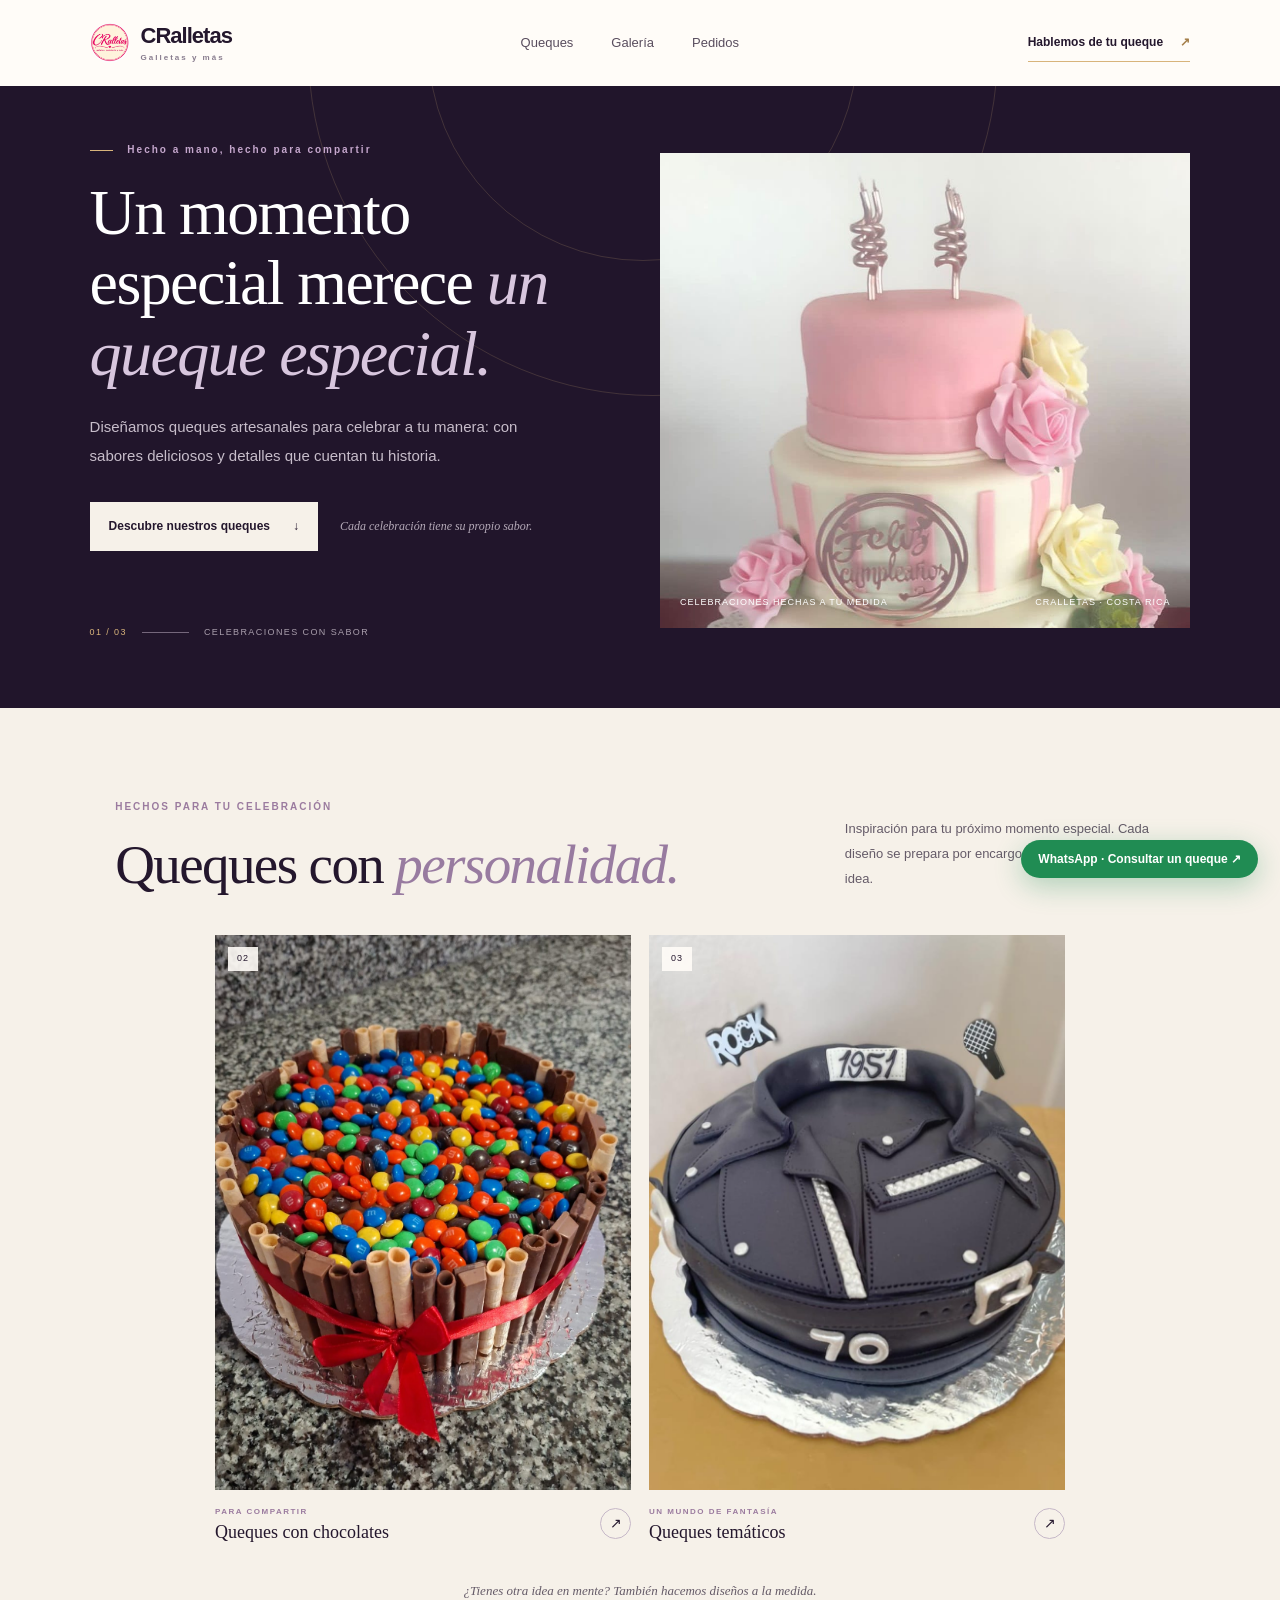
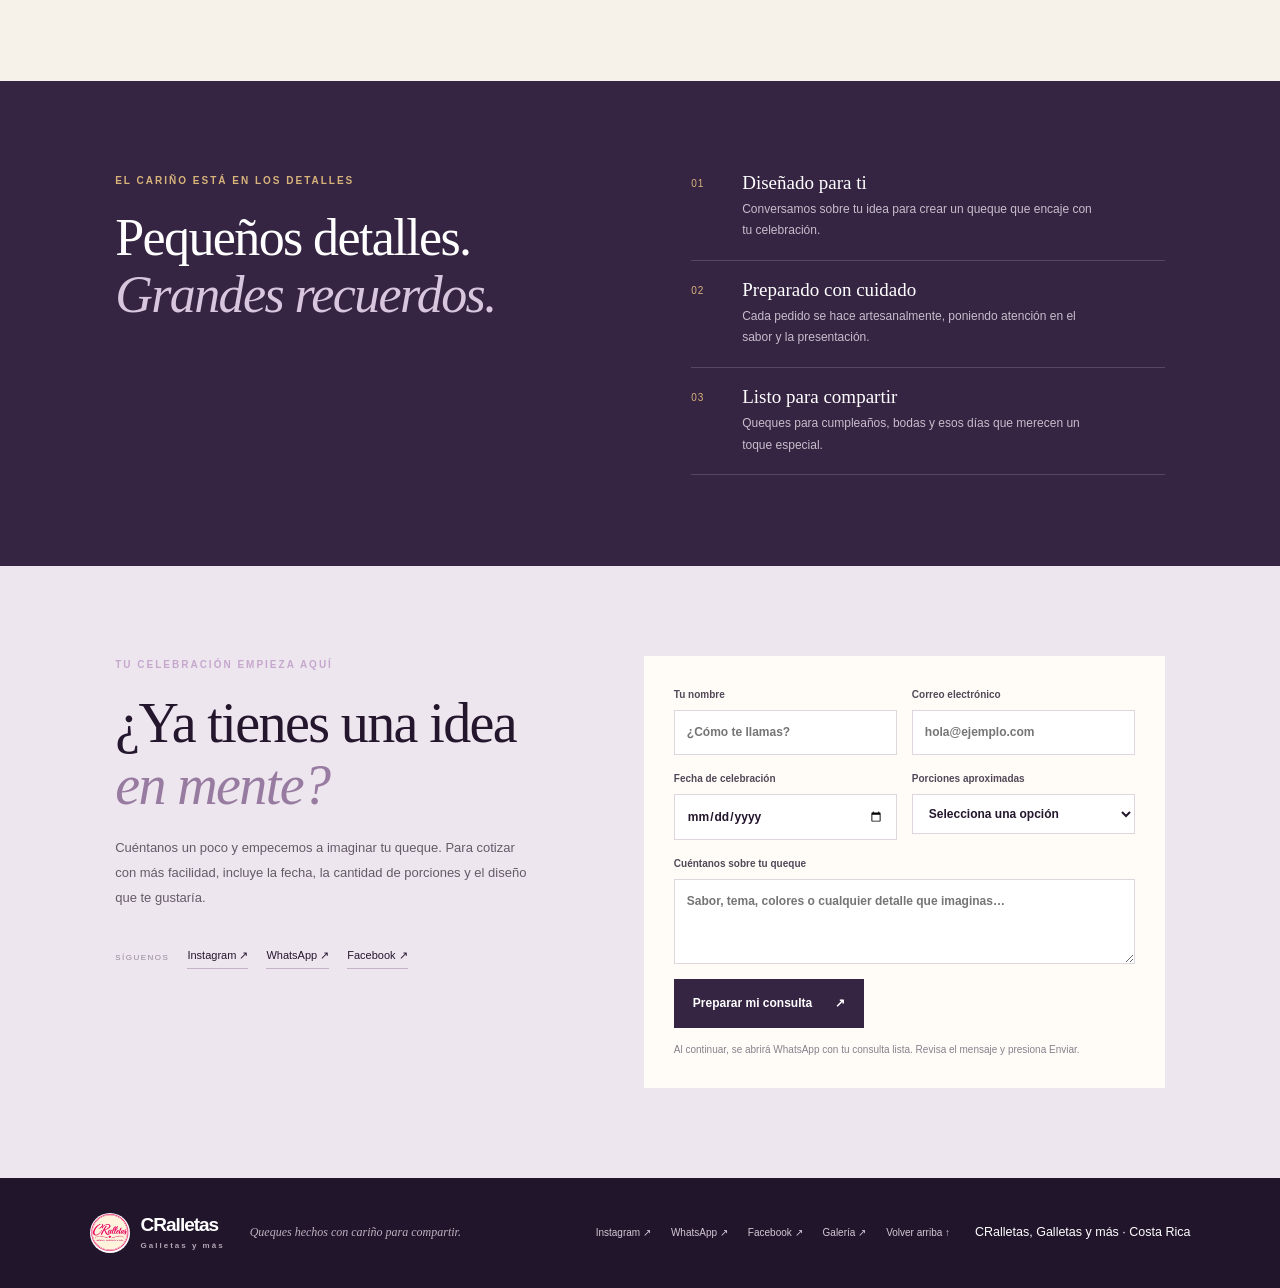
==== commit 5027c375: "Favicons" ====
--- a/index.html
+++ b/index.html
@@ -4,13 +4,16 @@
   <meta charset="utf-8">
   <meta name="viewport" content="width=device-width, initial-scale=1">
   <meta name="theme-color" content="#21152b">
-  <meta name="description" content="Cralletas, Galletas y más: queques artesanales hechos por encargo para celebrar tus momentos especiales.">
-  <title>Cralletas, Galletas y más | Queques hechos para celebrar</title>
-  <link rel="stylesheet" href="css/cralletas.css?v=20260930-3">
+  <meta name="description" content="CRalletas, Galletas y más: queques artesanales hechos por encargo para celebrar tus momentos especiales.">
+  <title>CRalletas, Galletas y más | Queques hechos para celebrar</title>
+  <link rel="icon" type="image/png" sizes="512x512" href="/favicon.png">
+  <link rel="shortcut icon" href="/favicon.ico">
+  <link rel="apple-touch-icon" href="/apple-touch-icon.png">
+  <link rel="stylesheet" href="css/cralletas.css?v=20261003-1">
 </head>
 <body>
   <header class="site-header">
-    <a class="brand" href="#inicio" aria-label="Cralletas, Galletas y más, inicio"><span class="brand-mark">C</span><span>cralletas<small>GALLETAS Y MÁS</small></span></a>
+    <a class="brand" href="#inicio" aria-label="CRalletas, Galletas y más, inicio"><img class="brand-logo" src="Imagenes%20MAMA/LOGO.jpeg" alt=""><span>CRalletas<small>Galletas y más</small></span></a>
     <nav aria-label="Navegación principal">
       <a href="#queques">Queques</a><a href="galeria.html">Galería</a><a href="#pedidos">Pedidos</a>
     </nav>
@@ -26,7 +29,7 @@
         <div class="hero-actions"><a class="button button-light" href="#queques">Descubre nuestros queques <span>↓</span></a><span class="hero-note">Cada celebración tiene su propio sabor.</span></div>
         <div class="hero-meta"><span>01 / 03</span><span class="meta-line"></span><span>CELEBRACIONES CON SABOR</span></div>
       </div>
-      <div class="hero-photo"><img src="Imagenes%20MAMA/Foto%201.jpeg" alt="Queque rosa de dos niveles decorado con flores para un cumpleaños"><div class="photo-caption"><span>Celebraciones hechas a tu medida</span><span>CRALLETAS · COSTA RICA</span></div></div>
+      <div class="hero-photo"><img src="Imagenes%20MAMA/Foto%201.jpeg" alt="Queque rosa de dos niveles decorado con flores para un cumpleaños"><div class="photo-caption"><span>Celebraciones hechas a tu medida</span><span>CRalletas · Costa Rica</span></div></div>
       <span class="hero-orbit orbit-one"></span><span class="hero-orbit orbit-two"></span>
     </section>
 
@@ -58,8 +61,8 @@
     </div></section>
   </main>
 
-  <footer class="site-footer"><a class="brand footer-brand" href="#inicio"><span class="brand-mark">C</span><span>cralletas<small>GALLETAS Y MÁS</small></span></a><p>Queques hechos con cariño para compartir.</p><div class="footer-links"><a href="https://www.instagram.com/cralletas/" target="_blank" rel="noopener noreferrer">Instagram ↗</a><a href="https://wa.me/50683466687?text=Hola%2C%20quiero%20consultar%20por%20un%20queque%20para%20una%20celebraci%C3%B3n." target="_blank" rel="noopener noreferrer">WhatsApp ↗</a><a href="https://www.facebook.com/people/CRalletas-y-m%C3%A1s/100055208263621/" target="_blank" rel="noopener noreferrer">Facebook ↗</a><a href="galeria.html">Galería ↗</a><a href="#inicio">Volver arriba ↑</a></div><small>Cralletas, Galletas y más · Costa Rica</small></footer>
-  <script src="js/cralletas.js?v=20260930-3"></script>
+  <footer class="site-footer"><a class="brand footer-brand" href="#inicio"><img class="brand-logo" src="Imagenes%20MAMA/LOGO.jpeg" alt=""><span>CRalletas<small>Galletas y más</small></span></a><p>Queques hechos con cariño para compartir.</p><div class="footer-links"><a href="https://www.instagram.com/cralletas/" target="_blank" rel="noopener noreferrer">Instagram ↗</a><a href="https://wa.me/50683466687?text=Hola%2C%20quiero%20consultar%20por%20un%20queque%20para%20una%20celebraci%C3%B3n." target="_blank" rel="noopener noreferrer">WhatsApp ↗</a><a href="https://www.facebook.com/people/CRalletas-y-m%C3%A1s/100055208263621/" target="_blank" rel="noopener noreferrer">Facebook ↗</a><a href="galeria.html">Galería ↗</a><a href="#inicio">Volver arriba ↑</a></div><small>CRalletas, Galletas y más · Costa Rica</small></footer>
+  <script src="js/cralletas.js?v=20261003-1"></script>
 <a class="whatsapp-float" href="https://wa.me/50683466687?text=Hola%2C%20quiero%20consultar%20por%20un%20queque%20para%20una%20celebraci%C3%B3n." target="_blank" rel="noopener noreferrer" aria-label="Escríbenos por WhatsApp">WhatsApp · Consultar un queque ↗</a>
 </body>
 </html>
--- a/css/cralletas.css
+++ b/css/cralletas.css
@@ -27,3 +27,5 @@
 }
 .cake-grid-featured{grid-template-columns:repeat(2,minmax(0,1fr));max-width:850px;margin:0 auto}
 @media(max-width:600px){.cake-grid-featured{grid-template-columns:1fr}}
+.brand-logo{display:block;width:40px;height:40px;flex:0 0 40px;border-radius:50%;object-fit:cover}
+@media(max-width:600px){.brand-logo{width:35px;height:35px;flex-basis:35px}}
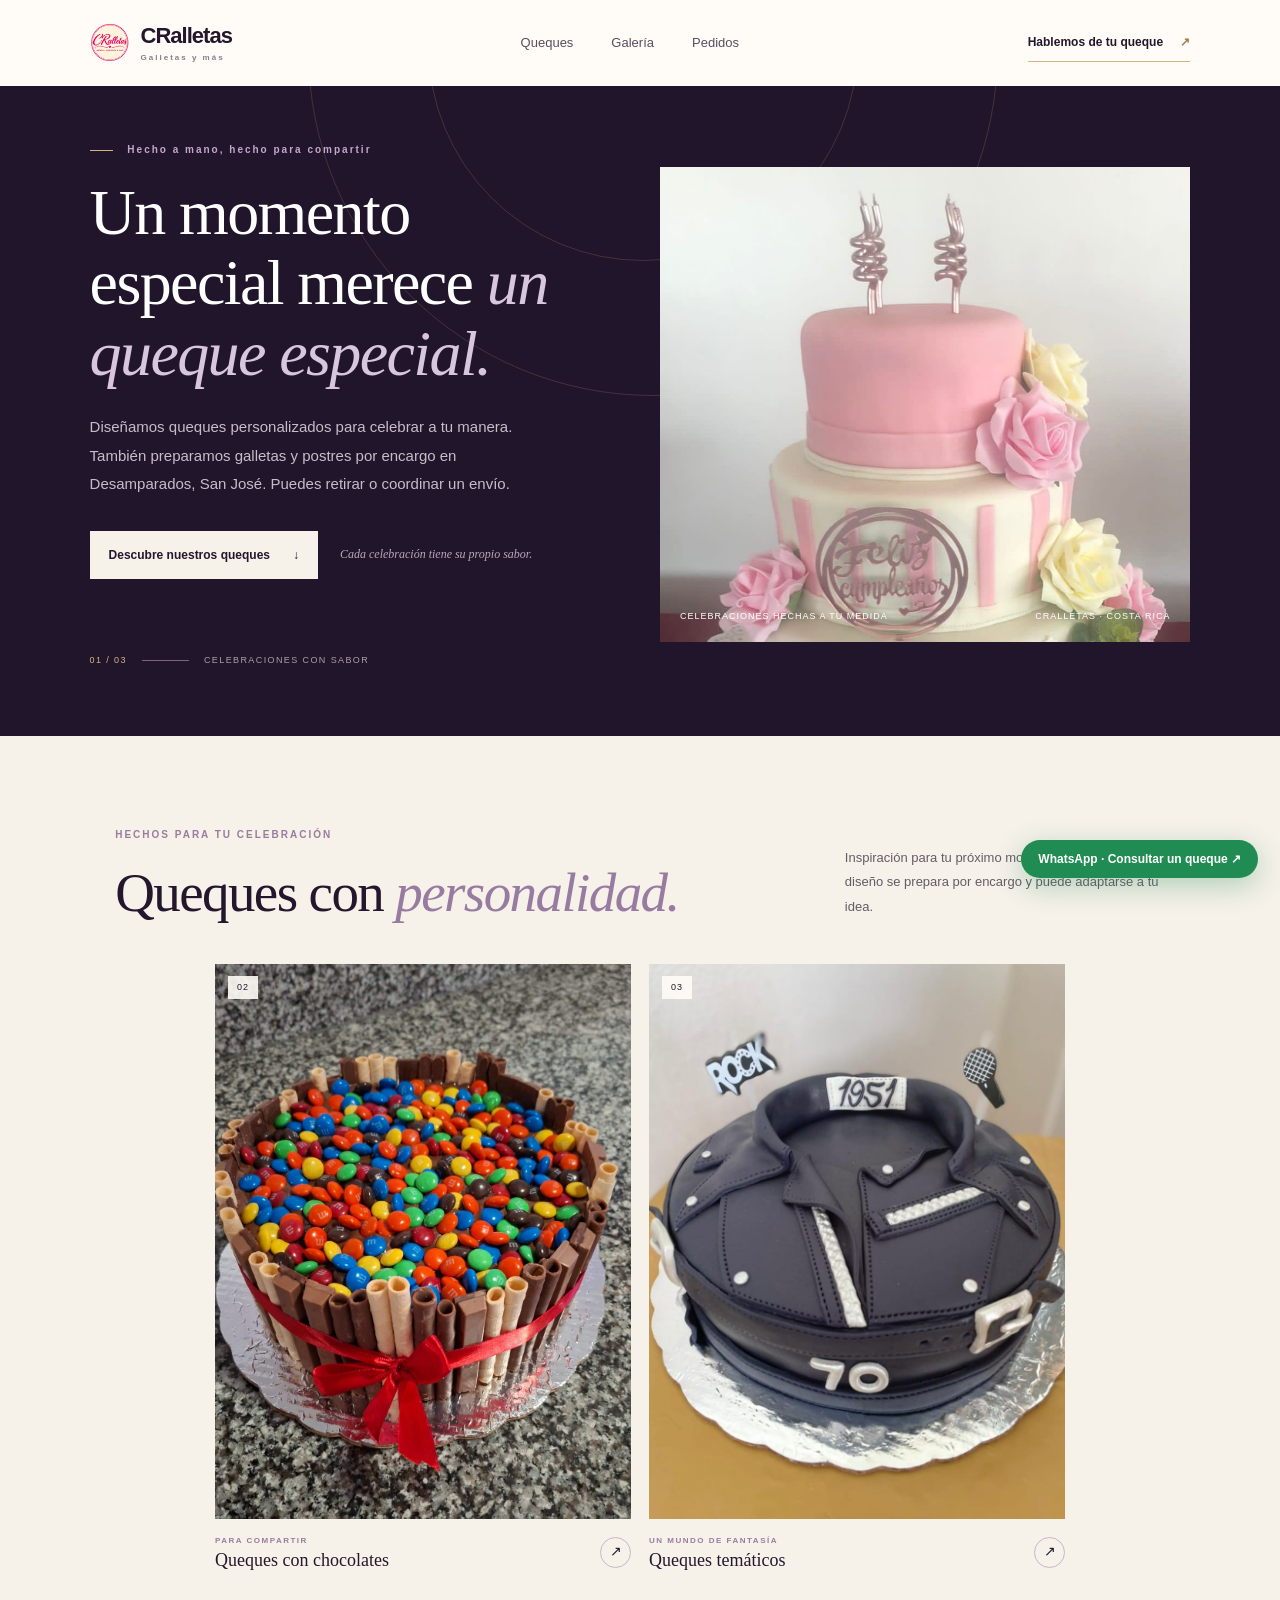
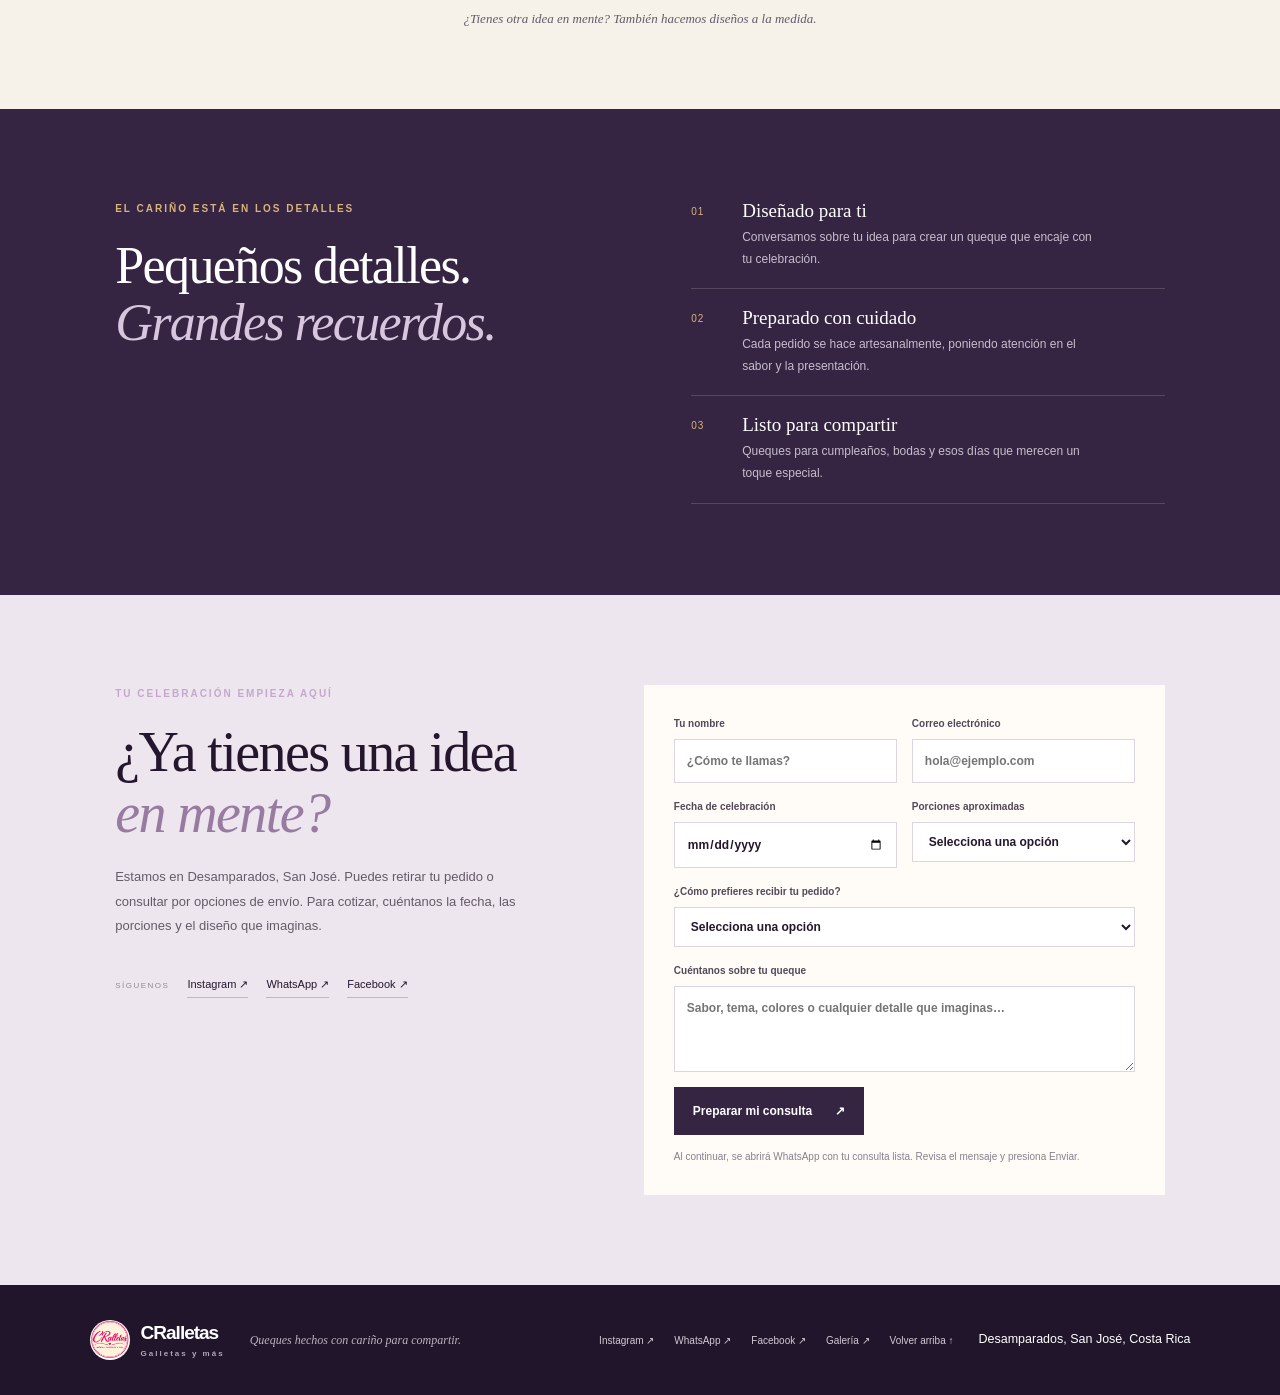
==== commit 3cc0e394: "Cositas" ====
--- a/index.html
+++ b/index.html
@@ -4,12 +4,37 @@
   <meta charset="utf-8">
   <meta name="viewport" content="width=device-width, initial-scale=1">
   <meta name="theme-color" content="#21152b">
-  <meta name="description" content="CRalletas, Galletas y más: queques artesanales hechos por encargo para celebrar tus momentos especiales.">
-  <title>CRalletas, Galletas y más | Queques hechos para celebrar</title>
+  <meta name="description" content="Queques personalizados, galletas y postres por encargo en Desamparados, San José. Retiro o envío. Pedidos por WhatsApp a CRalletas.">
+  <title>CRalletas | Queques y postres en Desamparados, San José</title>
+  <link rel="canonical" href="https://cralletas.com/">
   <link rel="icon" type="image/png" sizes="512x512" href="/favicon.png">
   <link rel="shortcut icon" href="/favicon.ico">
   <link rel="apple-touch-icon" href="/apple-touch-icon.png">
   <link rel="stylesheet" href="css/cralletas.css?v=20261003-1">
+  <script type="application/ld+json">
+  {
+    "@context": "https://schema.org",
+    "@type": "Organization",
+    "name": "CRalletas, Galletas y más",
+    "url": "https://cralletas.com/",
+    "logo": "https://cralletas.com/favicon.png",
+    "sameAs": [
+      "https://www.instagram.com/cralletas/",
+      "https://www.facebook.com/people/CRalletas-y-m%C3%A1s/100055208263621/"
+    ],
+    "areaServed": {
+      "@type": "Place",
+      "name": "Desamparados, San José, Costa Rica"
+    },
+    "knowsAbout": ["Queques personalizados", "Galletas", "Postres"],
+    "contactPoint": {
+      "@type": "ContactPoint",
+      "telephone": "+50683466687",
+      "contactType": "pedidos y consultas",
+      "availableLanguage": "Spanish"
+    }
+  }
+  </script>
 </head>
 <body>
   <header class="site-header">
@@ -25,7 +50,7 @@
       <div class="hero-copy">
         <p class="eyebrow"><span></span> Hecho a mano, hecho para compartir</p>
         <h1>Un momento especial merece <em>un queque especial.</em></h1>
-        <p class="hero-intro">Diseñamos queques artesanales para celebrar a tu manera: con sabores deliciosos y detalles que cuentan tu historia.</p>
+        <p class="hero-intro">Diseñamos queques personalizados para celebrar a tu manera. También preparamos galletas y postres por encargo en Desamparados, San José. Puedes retirar o coordinar un envío.</p>
         <div class="hero-actions"><a class="button button-light" href="#queques">Descubre nuestros queques <span>↓</span></a><span class="hero-note">Cada celebración tiene su propio sabor.</span></div>
         <div class="hero-meta"><span>01 / 03</span><span class="meta-line"></span><span>CELEBRACIONES CON SABOR</span></div>
       </div>
@@ -50,10 +75,11 @@
     </section>
 
     <section class="order" id="pedidos"><div class="order-inner">
-      <div class="order-copy"><p class="eyebrow">TU CELEBRACIÓN EMPIEZA AQUÍ</p><h2>¿Ya tienes una idea <em>en mente?</em></h2><p>Cuéntanos un poco y empecemos a imaginar tu queque. Para cotizar con más facilidad, incluye la fecha, la cantidad de porciones y el diseño que te gustaría.</p><div class="order-social"><span>SÍGUENOS</span><a href="https://www.instagram.com/cralletas/" target="_blank" rel="noopener noreferrer">Instagram ↗</a><a href="https://wa.me/50683466687?text=Hola%2C%20quiero%20consultar%20por%20un%20queque%20para%20una%20celebraci%C3%B3n." target="_blank" rel="noopener noreferrer">WhatsApp ↗</a><a href="https://www.facebook.com/people/CRalletas-y-m%C3%A1s/100055208263621/" target="_blank" rel="noopener noreferrer">Facebook ↗</a></div></div>
+      <div class="order-copy"><p class="eyebrow">TU CELEBRACIÓN EMPIEZA AQUÍ</p><h2>¿Ya tienes una idea <em>en mente?</em></h2><p>Estamos en Desamparados, San José. Puedes retirar tu pedido o consultar por opciones de envío. Para cotizar, cuéntanos la fecha, las porciones y el diseño que imaginas.</p><div class="order-social"><span>SÍGUENOS</span><a href="https://www.instagram.com/cralletas/" target="_blank" rel="noopener noreferrer">Instagram ↗</a><a href="https://wa.me/50683466687?text=Hola%2C%20quiero%20consultar%20por%20un%20queque%20para%20una%20celebraci%C3%B3n." target="_blank" rel="noopener noreferrer">WhatsApp ↗</a><a href="https://www.facebook.com/people/CRalletas-y-m%C3%A1s/100055208263621/" target="_blank" rel="noopener noreferrer">Facebook ↗</a></div></div>
       <form class="order-form" id="order-form">
         <div class="form-row"><label>Tu nombre<input name="nombre" type="text" placeholder="¿Cómo te llamas?" required></label><label>Correo electrónico<input name="correo" type="email" placeholder="hola@ejemplo.com" required></label></div>
         <div class="form-row"><label>Fecha de celebración<input name="fecha" type="date"></label><label>Porciones aproximadas<select name="porciones"><option value="">Selecciona una opción</option><option>Hasta 10</option><option>11–20</option><option>21–40</option><option>Más de 40</option><option>Aún no lo sé</option></select></label></div>
+        <label>¿Cómo prefieres recibir tu pedido?<select name="entrega" required><option value="">Selecciona una opción</option><option>Retiro en Desamparados</option><option>Envío a domicilio (consultar disponibilidad)</option></select></label>
         <label>Cuéntanos sobre tu queque<textarea name="idea" rows="3" placeholder="Sabor, tema, colores o cualquier detalle que imaginas…" required></textarea></label>
         <button class="button button-accent" type="submit">Preparar mi consulta <span>↗</span></button>
         <p class="form-note" id="form-note" aria-live="polite">Al continuar, se abrirá WhatsApp con tu consulta lista. Revisa el mensaje y presiona Enviar.</p>
@@ -61,8 +87,8 @@
     </div></section>
   </main>
 
-  <footer class="site-footer"><a class="brand footer-brand" href="#inicio"><img class="brand-logo" src="Imagenes%20MAMA/LOGO.jpeg" alt=""><span>CRalletas<small>Galletas y más</small></span></a><p>Queques hechos con cariño para compartir.</p><div class="footer-links"><a href="https://www.instagram.com/cralletas/" target="_blank" rel="noopener noreferrer">Instagram ↗</a><a href="https://wa.me/50683466687?text=Hola%2C%20quiero%20consultar%20por%20un%20queque%20para%20una%20celebraci%C3%B3n." target="_blank" rel="noopener noreferrer">WhatsApp ↗</a><a href="https://www.facebook.com/people/CRalletas-y-m%C3%A1s/100055208263621/" target="_blank" rel="noopener noreferrer">Facebook ↗</a><a href="galeria.html">Galería ↗</a><a href="#inicio">Volver arriba ↑</a></div><small>CRalletas, Galletas y más · Costa Rica</small></footer>
-  <script src="js/cralletas.js?v=20261003-1"></script>
+  <footer class="site-footer"><a class="brand footer-brand" href="#inicio"><img class="brand-logo" src="Imagenes%20MAMA/LOGO.jpeg" alt=""><span>CRalletas<small>Galletas y más</small></span></a><p>Queques hechos con cariño para compartir.</p><div class="footer-links"><a href="https://www.instagram.com/cralletas/" target="_blank" rel="noopener noreferrer">Instagram ↗</a><a href="https://wa.me/50683466687?text=Hola%2C%20quiero%20consultar%20por%20un%20queque%20para%20una%20celebraci%C3%B3n." target="_blank" rel="noopener noreferrer">WhatsApp ↗</a><a href="https://www.facebook.com/people/CRalletas-y-m%C3%A1s/100055208263621/" target="_blank" rel="noopener noreferrer">Facebook ↗</a><a href="galeria.html">Galería ↗</a><a href="#inicio">Volver arriba ↑</a></div><small>Desamparados, San José, Costa Rica</small></footer>
+  <script src="js/cralletas.js?v=20261003-2"></script>
 <a class="whatsapp-float" href="https://wa.me/50683466687?text=Hola%2C%20quiero%20consultar%20por%20un%20queque%20para%20una%20celebraci%C3%B3n." target="_blank" rel="noopener noreferrer" aria-label="Escríbenos por WhatsApp">WhatsApp · Consultar un queque ↗</a>
 </body>
 </html>
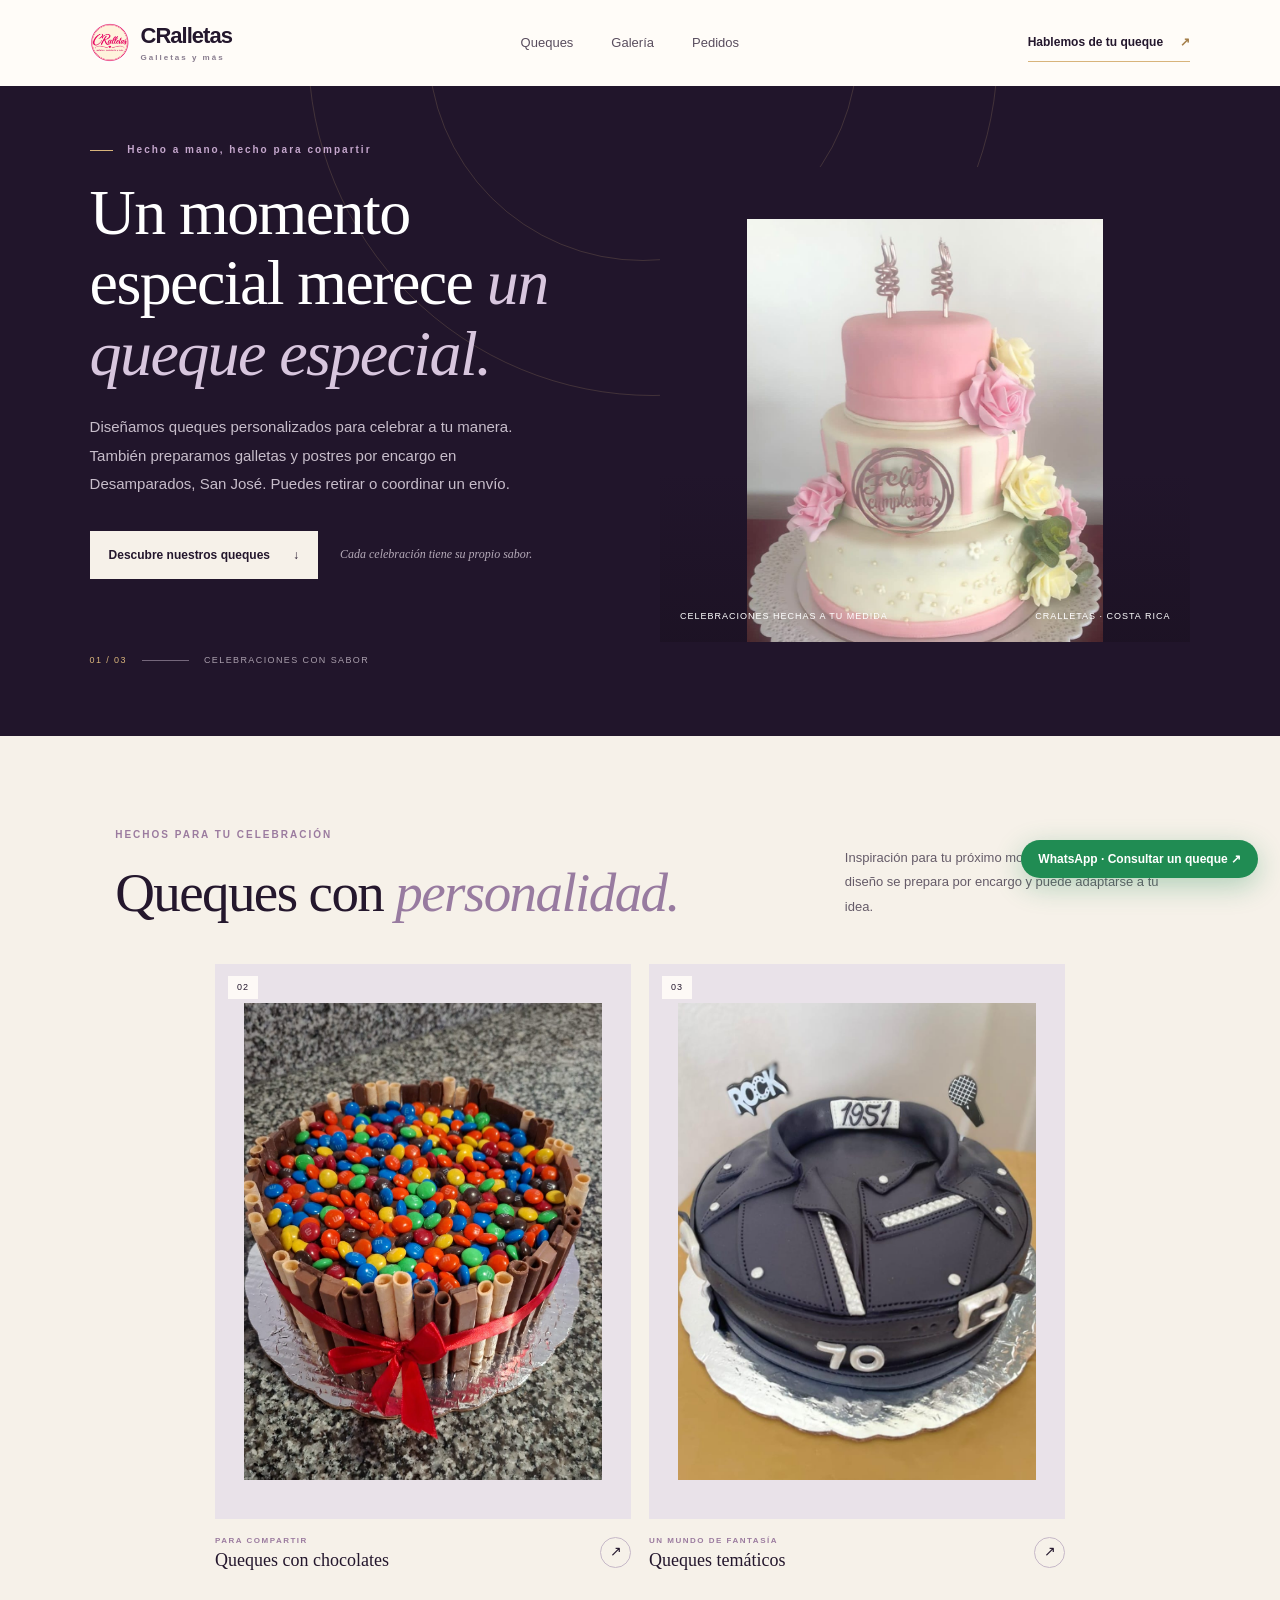
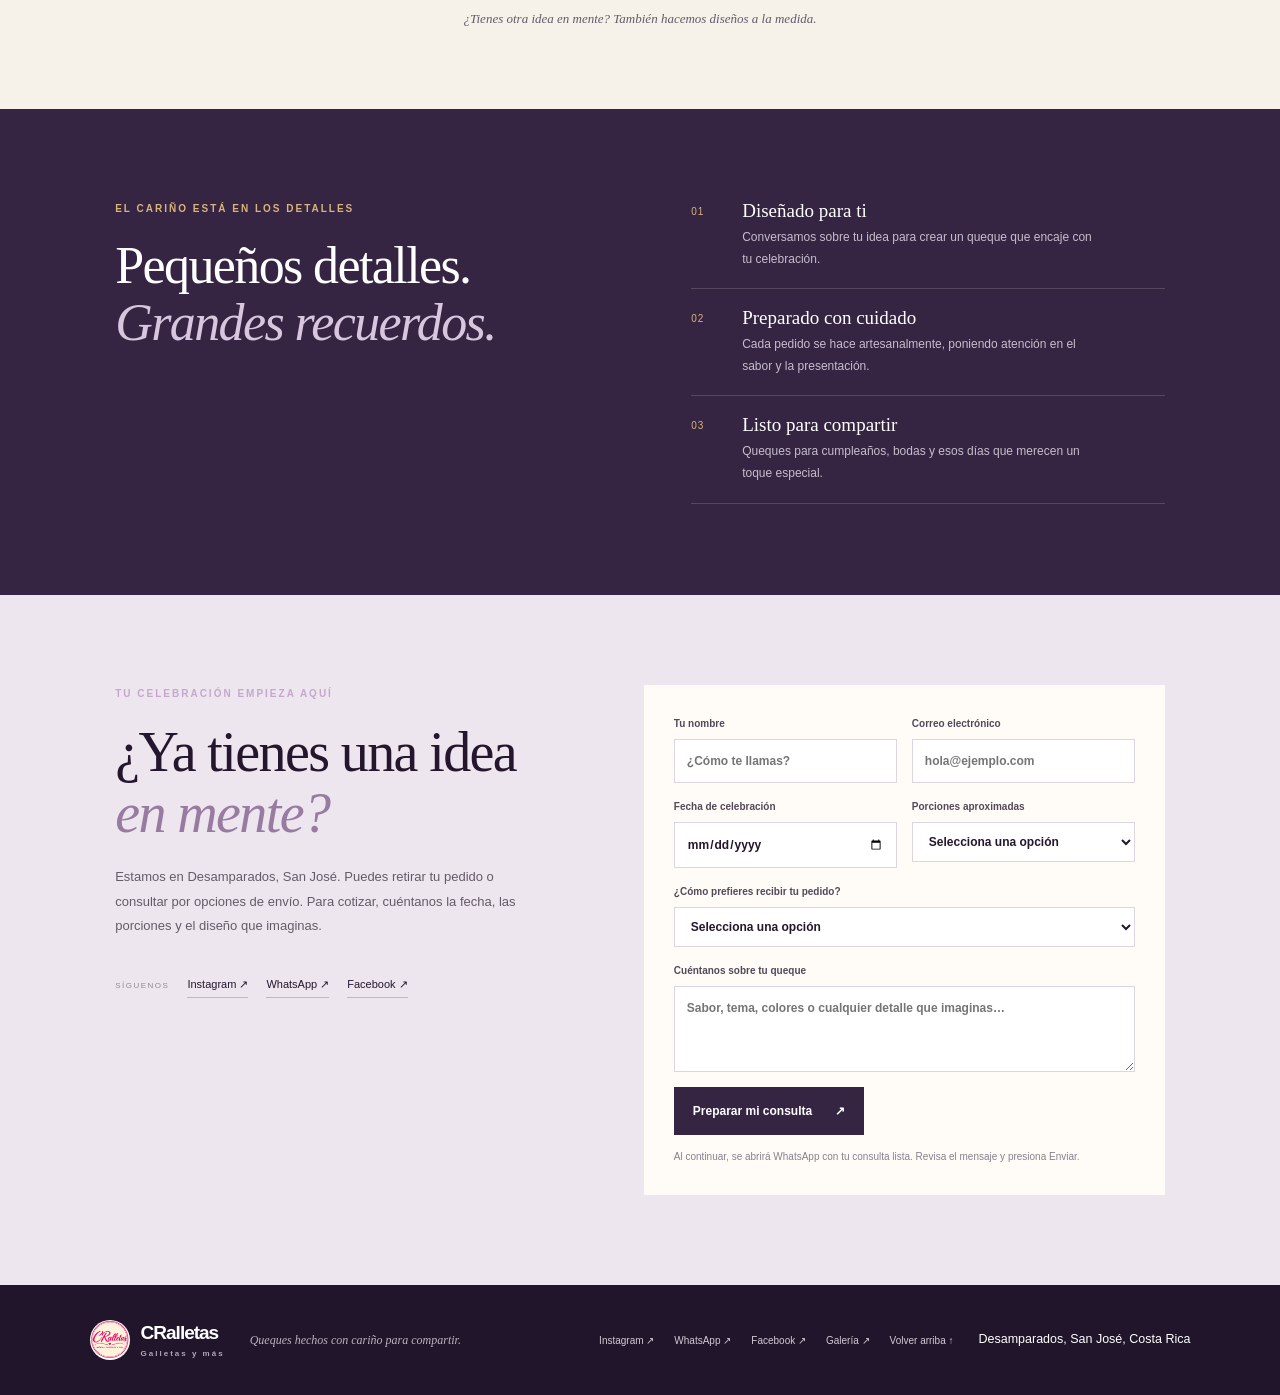
==== commit 5106f383: "imagenes compu" ====
--- a/index.html
+++ b/index.html
@@ -10,7 +10,7 @@
   <link rel="icon" type="image/png" sizes="512x512" href="/favicon.png">
   <link rel="shortcut icon" href="/favicon.ico">
   <link rel="apple-touch-icon" href="/apple-touch-icon.png">
-  <link rel="stylesheet" href="css/cralletas.css?v=20261003-1">
+  <link rel="stylesheet" href="css/cralletas.css?v=20261004-1">
   <script type="application/ld+json">
   {
     "@context": "https://schema.org",
--- a/css/cralletas.css
+++ b/css/cralletas.css
@@ -29,3 +29,10 @@
 @media(max-width:600px){.cake-grid-featured{grid-template-columns:1fr}}
 .brand-logo{display:block;width:40px;height:40px;flex:0 0 40px;border-radius:50%;object-fit:cover}
 @media(max-width:600px){.brand-logo{width:35px;height:35px;flex-basis:35px}}
+@media(min-width:601px){
+  .hero-photo img{max-width:82%;max-height:82%;object-fit:contain}
+  .cake-card>a:first-child{display:grid;place-items:center;background-image:none!important}
+  .cake-card>a:first-child img{width:86%;height:86%;object-fit:contain;transform:none!important}
+  .gallery-frame{background-image:none!important}
+  .gallery-frame>img{max-width:82%;max-height:82%;object-fit:contain;transform:none!important}
+}
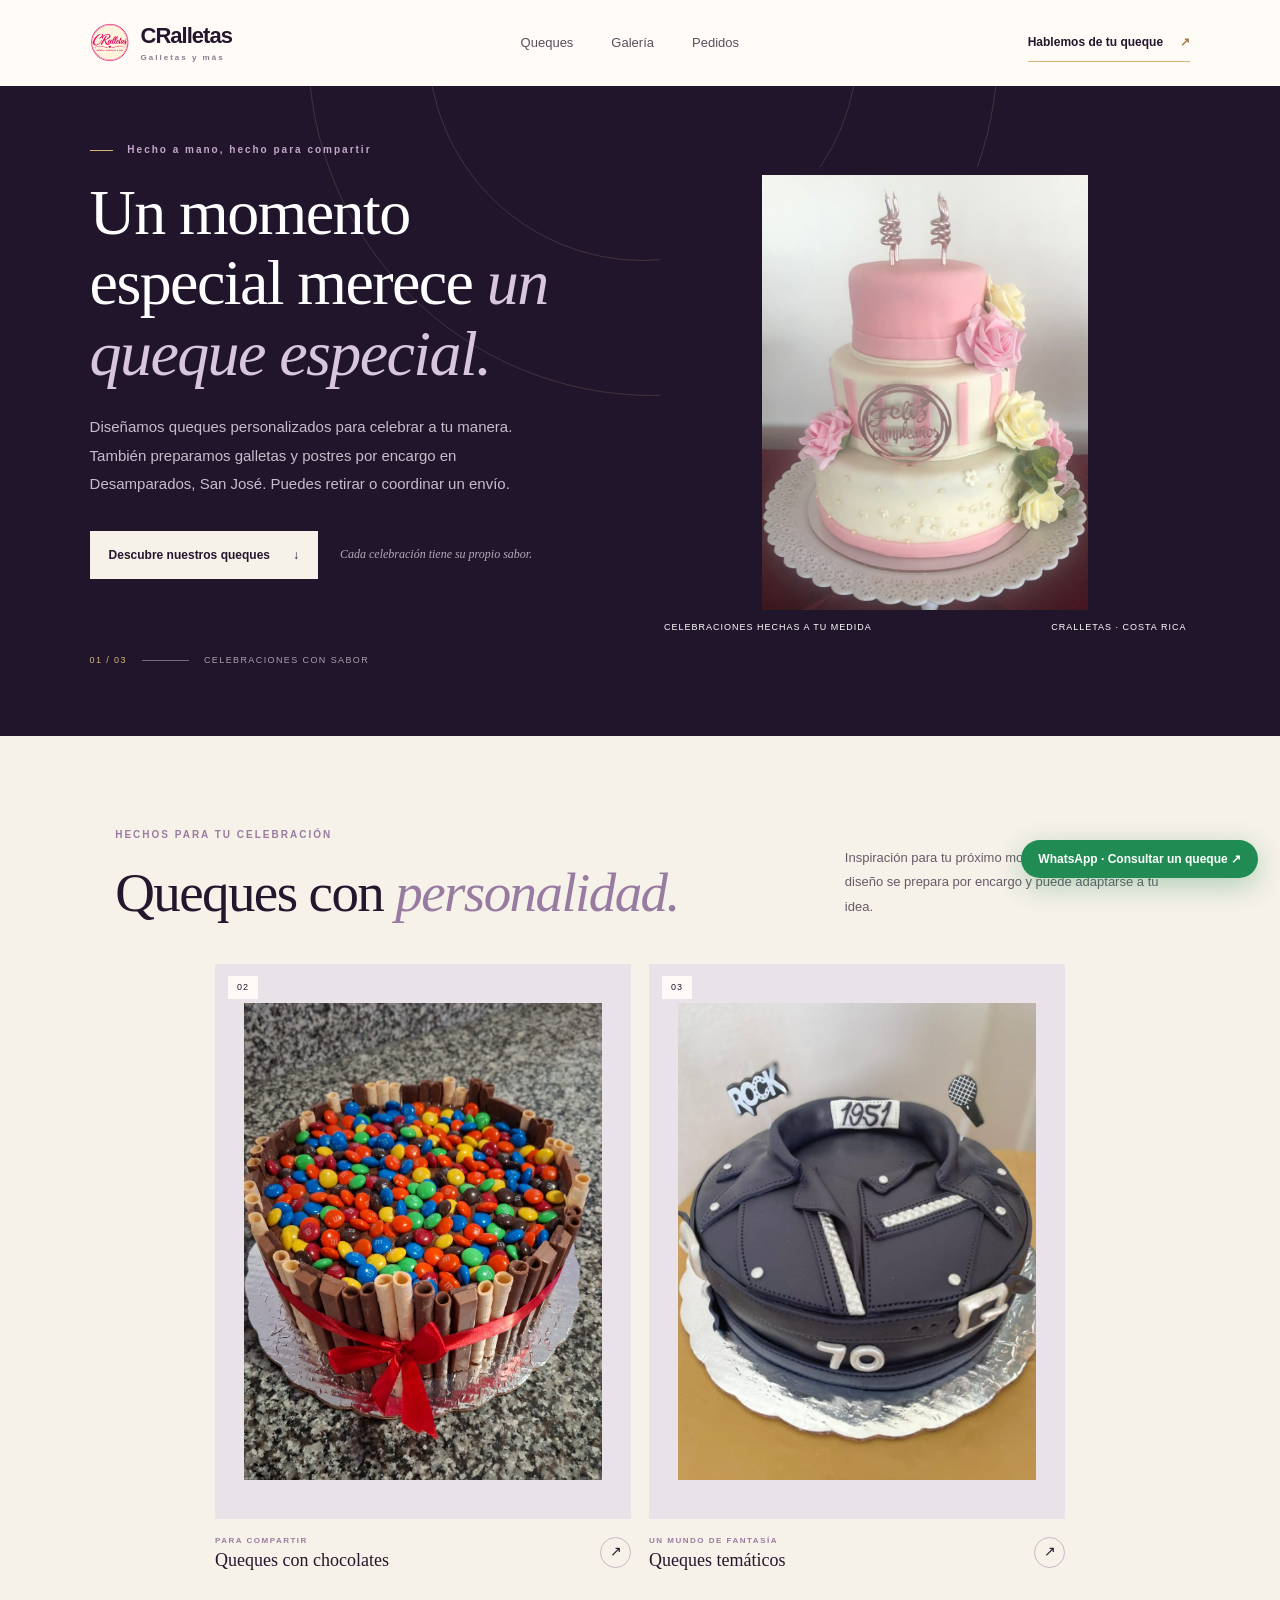
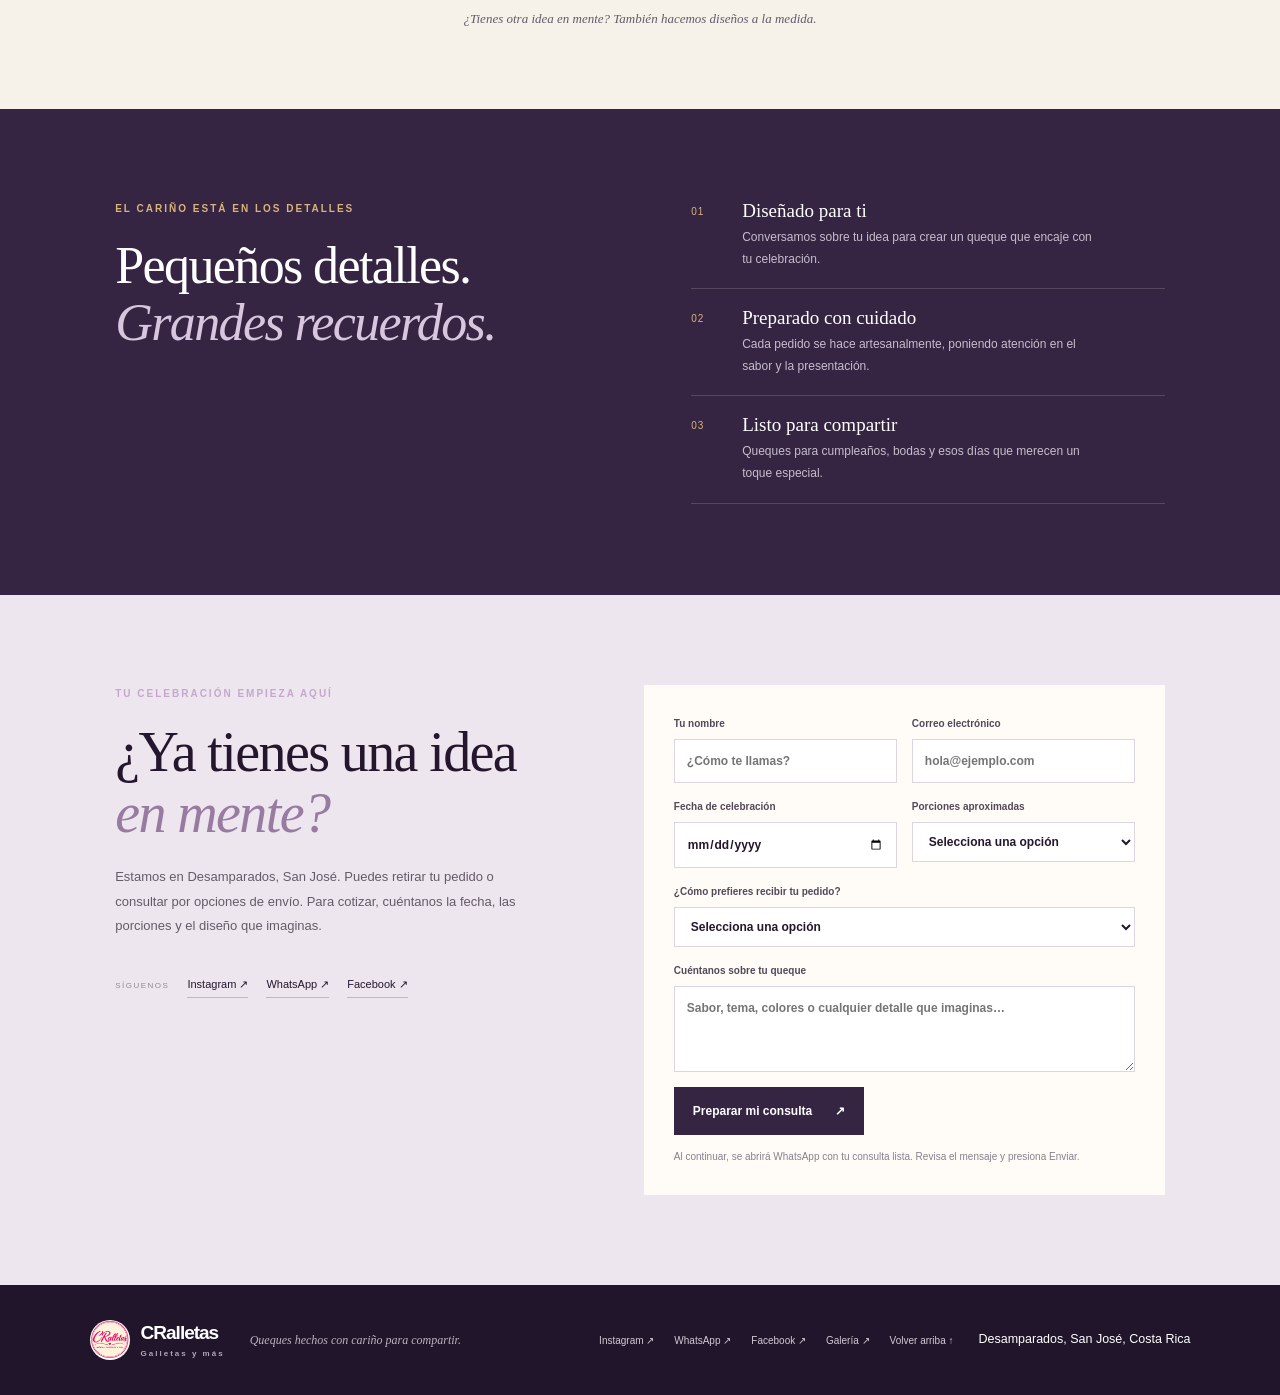
==== commit 6f09af8a: "Fixes" ====
--- a/index.html
+++ b/index.html
@@ -10,7 +10,7 @@
   <link rel="icon" type="image/png" sizes="512x512" href="/favicon.png">
   <link rel="shortcut icon" href="/favicon.ico">
   <link rel="apple-touch-icon" href="/apple-touch-icon.png">
-  <link rel="stylesheet" href="css/cralletas.css?v=20261004-1">
+  <link rel="stylesheet" href="css/cralletas.css?v=20261004-2">
   <script type="application/ld+json">
   {
     "@context": "https://schema.org",
--- a/css/cralletas.css
+++ b/css/cralletas.css
@@ -30,7 +30,10 @@
 .brand-logo{display:block;width:40px;height:40px;flex:0 0 40px;border-radius:50%;object-fit:cover}
 @media(max-width:600px){.brand-logo{width:35px;height:35px;flex-basis:35px}}
 @media(min-width:601px){
-  .hero-photo img{max-width:82%;max-height:82%;object-fit:contain}
+  .hero-photo{display:flex;flex-direction:column;align-items:center;justify-content:center;background-image:none!important}
+  .hero-photo img{display:block;width:auto!important;height:auto!important;max-width:100%!important;max-height:calc(100% - 40px)!important;object-fit:contain!important}
+  .hero-photo:after{display:none}
+  .photo-caption{position:static;flex:0 0 auto;width:100%;padding:10px 4px 0;z-index:2}
   .cake-card>a:first-child{display:grid;place-items:center;background-image:none!important}
   .cake-card>a:first-child img{width:86%;height:86%;object-fit:contain;transform:none!important}
   .gallery-frame{background-image:none!important}
